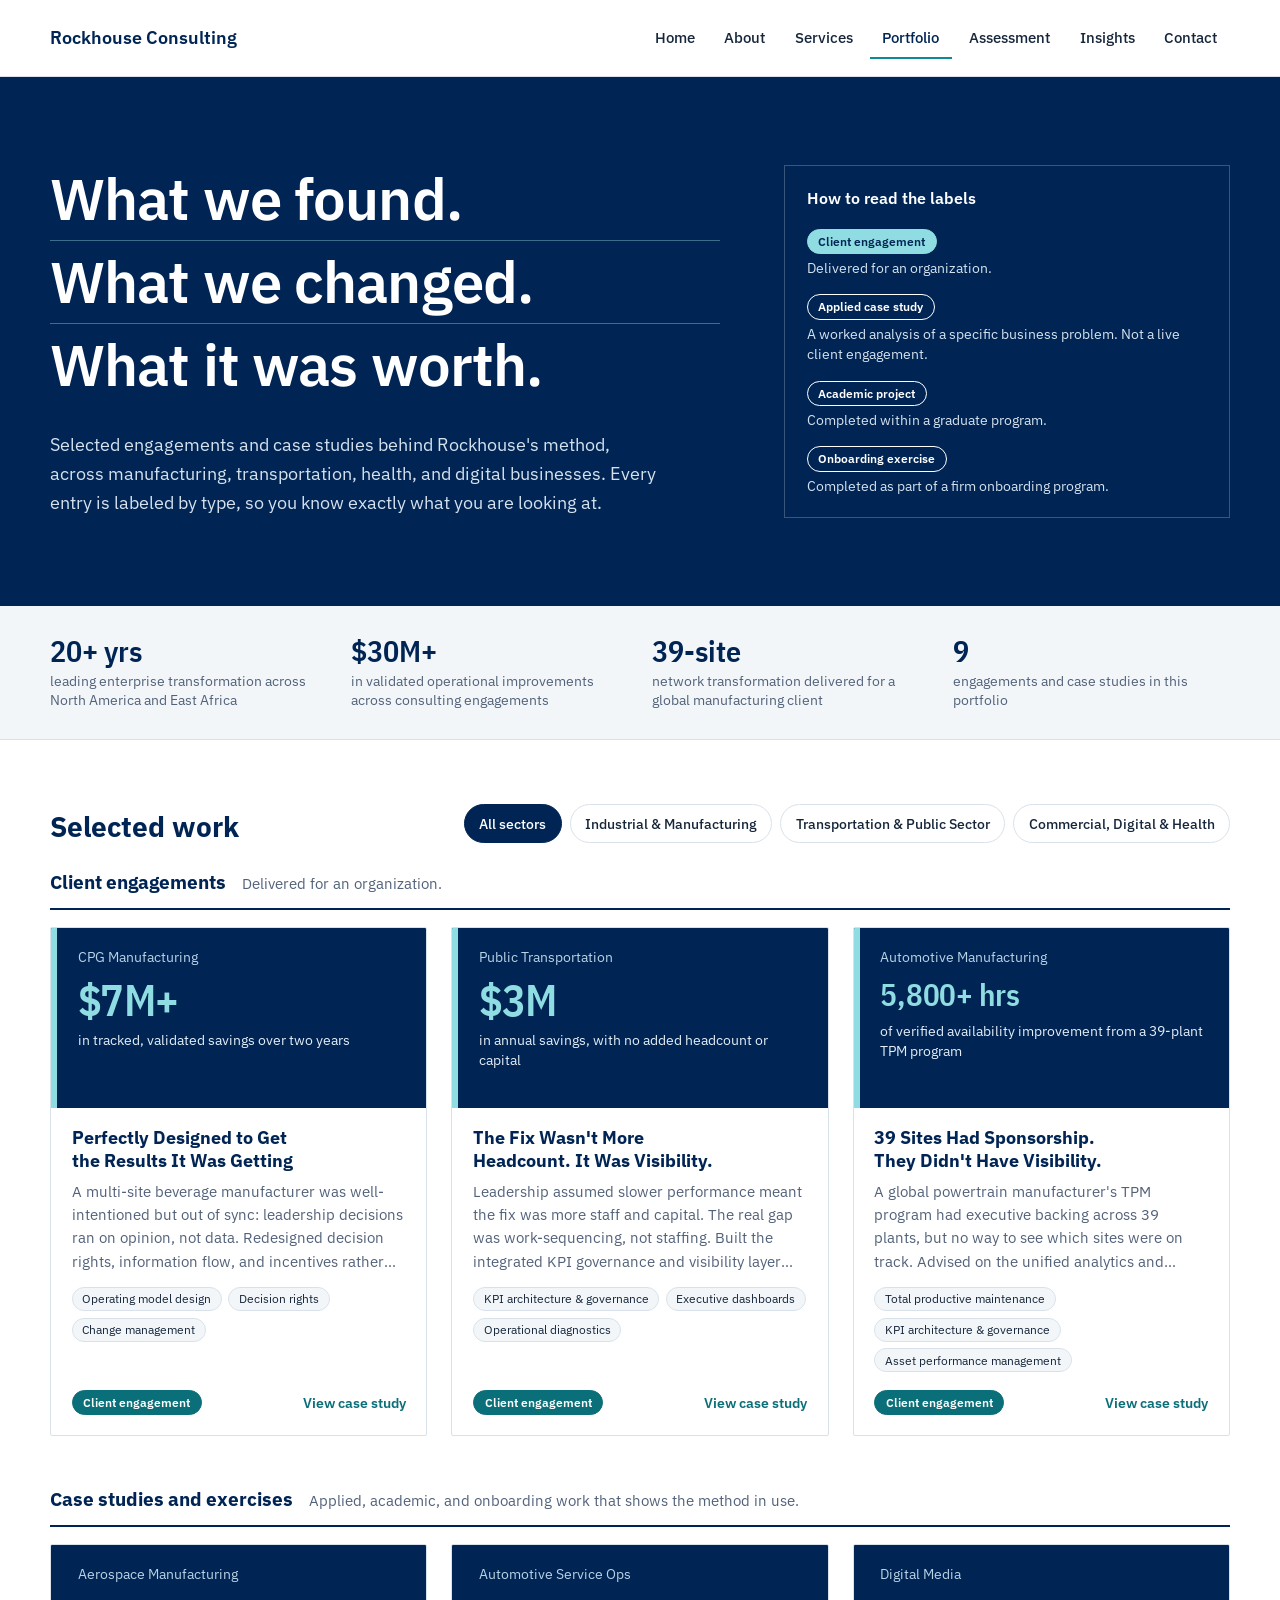
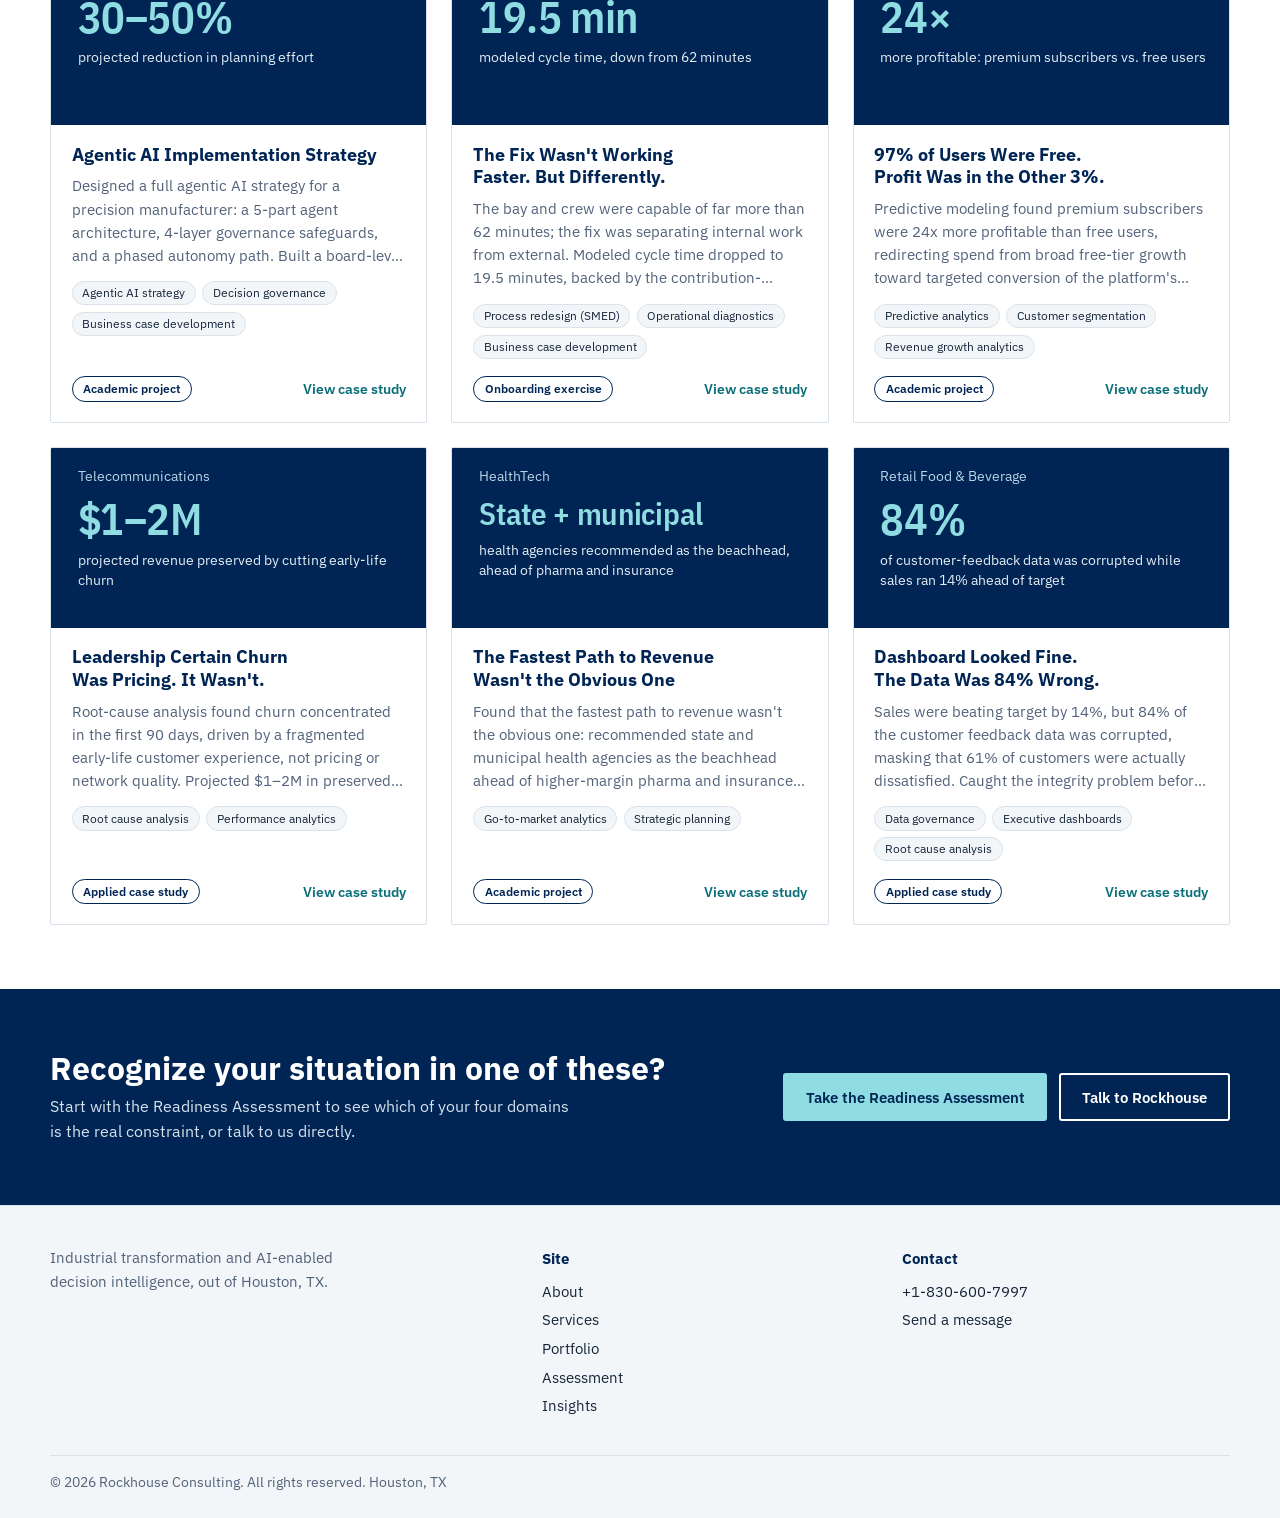
==== index.html @ 71f6cbf6 "New rockhouse portfolio repo" ====
<!doctype html>
<html lang="en">
<head>
  <meta charset="utf-8">
  <meta name="viewport" content="width=device-width, initial-scale=1">
  <title>Portfolio | Rockhouse Consulting</title>
  <meta name="description" content="Selected engagements and case studies behind Rockhouse Consulting's approach to industrial transformation and AI-enabled decision intelligence.">
  <meta property="og:type" content="website">
  <meta property="og:site_name" content="Rockhouse Consulting">
  <meta property="og:title" content="Portfolio | Rockhouse Consulting">
  <meta property="og:description" content="What we found, what we changed, and what it was worth: selected work across manufacturing, transportation, health, and digital businesses.">
  <link rel="icon" href="assets/favicon.svg" type="image/svg+xml">
  <link rel="preconnect" href="https://fonts.googleapis.com">
  <link rel="preconnect" href="https://fonts.gstatic.com" crossorigin>
  <link href="https://fonts.googleapis.com/css2?family=IBM+Plex+Sans:wght@400;500;600&family=IBM+Plex+Sans+Condensed:wght@500;600&display=swap" rel="stylesheet">
  <link rel="stylesheet" href="css/styles.css">
</head>
<body data-page="index">
  <a class="skip" href="#main">Skip to content</a>

  <header class="site-header">
    <div class="wrap">
      <a class="brand" href="https://rockhouse-consulting.com/index.html" aria-label="Rockhouse Consulting home">
        <img src="https://rockhouse-consulting.com/assets/logo.png" alt="Rockhouse Consulting"
             onerror="this.replaceWith(Object.assign(document.createElement('span'),{className:'wordmark',textContent:'Rockhouse Consulting'}))">
      </a>
      <button class="nav-toggle" type="button" aria-expanded="false" aria-controls="site-nav">Menu</button>
      <nav class="nav" id="site-nav" aria-label="Main">
        <a href="https://rockhouse-consulting.com/index.html">Home</a>
        <a href="https://rockhouse-consulting.com/about.html">About</a>
        <a href="https://rockhouse-consulting.com/services.html">Services</a>
        <a href="index.html" aria-current="page">Portfolio</a>
        <a href="https://rockhouse-consulting.com/assessment.html">Assessment</a>
        <a href="https://rockhouse-consulting.com/insights.html">Insights</a>
        <a href="https://rockhouse-consulting.com/contact.html">Contact</a>
      </nav>
    </div>
  </header>

  <main id="main">
    <section class="hero on-dark">
      <div class="wrap hero-grid">
        <div>
          <h1><span>What we found.</span><span>What we changed.</span><span>What it was worth.</span></h1>
          <p class="lead">Selected engagements and case studies behind Rockhouse's method, across manufacturing, transportation, health, and digital businesses. Every entry is labeled by type, so you know exactly what you are looking at.</p>
        </div>
        <aside class="key" aria-labelledby="key-title">
          <h2 id="key-title">How to read the labels</h2>
          <dl id="type-key"></dl>
        </aside>
      </div>
    </section>

    <section class="proof" aria-label="Rockhouse at a glance">
      <div class="wrap proof-grid">
        <div><strong>20+ yrs</strong><span>leading enterprise transformation across North America and East Africa</span></div>
        <div><strong>$30M+</strong><span>in validated operational improvements across consulting engagements</span></div>
        <div><strong>39-site</strong><span>network transformation delivered for a global manufacturing client</span></div>
        <div><strong id="count">9</strong><span>engagements and case studies in this portfolio</span></div>
      </div>
    </section>

    <section class="work wrap" id="work" aria-labelledby="work-title">
      <div class="toolbar">
        <h2 id="work-title">Selected work</h2>
        <div class="chips" id="sector-chips" role="group" aria-label="Filter by sector"></div>
      </div>
      <p class="filter-note" id="filter-note" hidden></p>
      <div id="groups"></div>
      <p class="empty" id="empty" hidden>No work matches this filter. <button class="link-btn" type="button" data-clear>Clear all filters</button></p>
      <noscript><p class="empty">This portfolio needs JavaScript to list its work. To see case studies, <a href="https://rockhouse-consulting.com/contact.html">contact Rockhouse</a>.</p></noscript>
    </section>

    <section class="cta-band on-dark" aria-labelledby="cta-title">
      <div class="wrap">
        <div>
          <h2 id="cta-title">Recognize your situation in one of these?</h2>
          <p>Start with the Readiness Assessment to see which of your four domains is the real constraint, or talk to us directly.</p>
        </div>
        <div class="cta-actions">
          <a class="btn btn--primary" href="https://rockhouse-consulting.com/assessment.html">Take the Readiness Assessment</a>
          <a class="btn btn--ghost" href="https://rockhouse-consulting.com/contact.html">Talk to Rockhouse</a>
        </div>
      </div>
    </section>
  </main>

  <footer class="site-footer">
    <div class="wrap">
      <div class="footer-grid">
        <div>
          <img src="https://rockhouse-consulting.com/assets/logo.png" alt="Rockhouse Consulting" onerror="this.remove()">
          <p>Industrial transformation and AI-enabled decision intelligence, out of Houston, TX.</p>
        </div>
        <div>
          <h2>Site</h2>
          <ul>
            <li><a href="https://rockhouse-consulting.com/about.html">About</a></li>
            <li><a href="https://rockhouse-consulting.com/services.html">Services</a></li>
            <li><a href="index.html">Portfolio</a></li>
            <li><a href="https://rockhouse-consulting.com/assessment.html">Assessment</a></li>
            <li><a href="https://rockhouse-consulting.com/insights.html">Insights</a></li>
          </ul>
        </div>
        <div>
          <h2>Contact</h2>
          <ul>
            <li><a href="tel:+1-830-600-7997">+1-830-600-7997</a></li>
            <li><a href="https://rockhouse-consulting.com/contact.html">Send a message</a></li>
          </ul>
        </div>
      </div>
      <p class="legal">&copy; 2026 Rockhouse Consulting. All rights reserved. Houston, TX</p>
    </div>
  </footer>

  <script src="data/projects.js"></script>
  <script src="js/portfolio.js"></script>
</body>
</html>
---- css/styles.css ----
/* ==========================================================================
   Rockhouse Consulting portfolio
   --------------------------------------------------------------------------
   The block below holds every brand decision. Colors come from the Rockhouse
   logo (navy #002554, teal #0E8A94). If rockhouse-consulting.com uses a
   different font or width, change it HERE and the whole portfolio follows.
   ========================================================================== */
:root {
  --navy: #002554;
  --teal: #0E8A94;
  --teal-text: #0A6F78;      /* teal darkened for text on white (WCAG AA) */
  --teal-light: #8FDCE2;     /* teal for numerals and accents on navy */
  --teal-tint: #E6F3F4;
  --ink: #16263B;
  --muted: #52627A;
  --line: #D9E2EA;
  --mist: #F2F6F9;
  --paper: #FFFFFF;
  --on-navy: #D5E2EE;
  --on-navy-soft: #B9D3E6;

  --font-body: "IBM Plex Sans", -apple-system, BlinkMacSystemFont, "Segoe UI", Roboto, Helvetica, Arial, sans-serif;
  --font-metric: "IBM Plex Sans Condensed", "IBM Plex Sans", "Arial Narrow", Arial, sans-serif;
  --wrap: 1180px;
}

/* ---------- Base ---------- */
*, *::before, *::after { box-sizing: border-box; }
html { -webkit-text-size-adjust: 100%; }
body {
  margin: 0;
  font-family: var(--font-body);
  font-size: 1rem;
  line-height: 1.6;
  color: var(--ink);
  background: var(--paper);
}
img { max-width: 100%; height: auto; }
a { color: var(--teal-text); }
h1, h2, h3 { text-wrap: balance; }
.wrap { width: min(var(--wrap), 100% - 2.5rem); margin-inline: auto; }

.skip {
  position: absolute; left: -999px; top: 0; z-index: 100;
  background: var(--navy); color: #fff; padding: .6rem 1rem;
}
.skip:focus { left: 0; }

:focus-visible { outline: 3px solid var(--teal); outline-offset: 2px; }
.on-dark :focus-visible { outline-color: var(--teal-light); }

/* ---------- Header (mirrors the main site) ---------- */
.site-header { position: relative; background: #fff; border-bottom: 1px solid var(--line); }
.site-header .wrap {
  display: flex; align-items: center; justify-content: space-between;
  gap: 1.5rem; min-height: 76px;
}
.brand { display: inline-flex; align-items: center; text-decoration: none; }
.brand img { display: block; height: 42px; width: auto; }
.wordmark { font-weight: 600; font-size: 1.15rem; color: var(--navy); }

.nav { display: flex; align-items: center; gap: .25rem; }
.nav a {
  display: block; padding: .5rem .8rem; color: var(--ink); text-decoration: none;
  font-weight: 500; font-size: .95rem; border-bottom: 2px solid transparent;
}
.nav a:hover { color: var(--teal-text); }
.nav a[aria-current="page"] { color: var(--navy); border-bottom-color: var(--teal); }

.nav-toggle {
  display: none; align-items: center; gap: .5rem;
  font: inherit; font-weight: 500; font-size: .95rem;
  padding: .5rem .8rem; background: #fff; color: var(--navy);
  border: 1px solid var(--line); border-radius: 3px; cursor: pointer;
}

/* ---------- Buttons and pills ---------- */
.btn {
  display: inline-block; padding: .8rem 1.3rem; border-radius: 3px;
  font-weight: 600; font-size: .95rem; line-height: 1.2; text-decoration: none;
  border: 2px solid transparent;
}
.btn--primary { background: var(--teal-text); color: #fff; }
.btn--primary:hover { background: #085A62; }
.btn--ghost { border-color: currentColor; color: var(--navy); }
.btn--ghost:hover { background: var(--mist); }
.on-dark .btn--primary { background: var(--teal-light); color: var(--navy); }
.on-dark .btn--primary:hover { background: #fff; }
.on-dark .btn--ghost { color: #fff; }
.on-dark .btn--ghost:hover { background: rgba(255, 255, 255, .1); }

.pill {
  display: inline-block; padding: .18rem .65rem; border-radius: 999px;
  font-size: .78rem; font-weight: 600; line-height: 1.4; white-space: nowrap; border: 1px solid;
}
.pill--client { background: var(--teal-text); border-color: var(--teal-text); color: #fff; }
.pill--other  { background: #fff; border-color: var(--navy); color: var(--navy); }
.on-dark .pill--client { background: var(--teal-light); border-color: var(--teal-light); color: var(--navy); }
.on-dark .pill--other  { background: transparent; border-color: #fff; color: #fff; }

/* ---------- Hero ---------- */
.hero { background: var(--navy); color: #fff; padding: clamp(3rem, 7vw, 5.5rem) 0; }
.hero-grid {
  display: grid; grid-template-columns: minmax(0, 1.5fr) minmax(0, 1fr);
  gap: clamp(2rem, 5vw, 4.5rem); align-items: end;
}
.hero h1 {
  margin: 0 0 1.6rem; font-size: clamp(2.1rem, 4.6vw, 3.6rem);
  line-height: 1.1; font-weight: 600; letter-spacing: -.015em;
}
.hero h1 span {
  display: block; padding: .16em 0;
  border-top: 1px solid rgba(143, 220, 226, .4);
}
.hero h1 span:first-child { border-top: 0; padding-top: 0; }
.lead { margin: 0; max-width: 56ch; font-size: 1.125rem; color: var(--on-navy); }

.key { border: 1px solid rgba(255, 255, 255, .22); padding: 1.25rem 1.4rem; }
.key h2 { margin: 0 0 1rem; font-size: 1rem; font-weight: 600; }
.key dl { margin: 0; display: grid; gap: .9rem; }
.key dt { margin: 0 0 .25rem; }
.key dd { margin: 0; font-size: .9rem; line-height: 1.45; color: var(--on-navy); }

/* ---------- Proof strip (same claims as the main site home page) ---------- */
.proof { background: var(--mist); border-bottom: 1px solid var(--line); }
.proof-grid { display: grid; grid-template-columns: repeat(4, 1fr); gap: 1.5rem; padding: 1.75rem 0; }
.proof strong {
  display: block; font-family: var(--font-metric); font-weight: 600;
  font-size: 1.9rem; line-height: 1.1; color: var(--navy);
}
.proof span { display: block; margin-top: .3rem; font-size: .875rem; line-height: 1.4; color: var(--muted); }

/* ---------- Work section ---------- */
.work { padding: clamp(2.5rem, 5vw, 4rem) 0; }
.toolbar {
  display: flex; flex-wrap: wrap; align-items: end; justify-content: space-between;
  gap: 1rem 2rem; margin-bottom: 1.5rem;
}
.toolbar h2 { margin: 0; font-size: 1.75rem; line-height: 1.2; color: var(--navy); }
.chips { display: flex; flex-wrap: wrap; gap: .5rem; }
.chip {
  font: inherit; font-size: .9rem; font-weight: 500; padding: .45rem .9rem;
  border-radius: 999px; border: 1px solid var(--line); background: #fff;
  color: var(--ink); cursor: pointer;
}
.chip:hover { border-color: var(--teal); }
.chip[aria-pressed="true"] { background: var(--navy); border-color: var(--navy); color: #fff; }

.filter-note {
  display: flex; flex-wrap: wrap; align-items: center; gap: .5rem 1rem;
  margin: 0 0 1.5rem; padding: .7rem 1rem; font-size: .95rem;
  background: var(--teal-tint); border-left: 3px solid var(--teal);
}
.filter-note[hidden] { display: none; }
.link-btn {
  font: inherit; color: var(--teal-text); background: none; border: 0; padding: 0;
  text-decoration: underline; cursor: pointer;
}

.group + .group { margin-top: 3rem; }
.group-head {
  display: flex; flex-wrap: wrap; align-items: baseline; gap: .25rem 1rem;
  margin-bottom: 1.1rem; padding-bottom: .6rem; border-bottom: 2px solid var(--navy);
}
.group-head h3 { margin: 0; font-size: 1.2rem; color: var(--navy); }
.group-head p { margin: 0; font-size: .95rem; color: var(--muted); }

.grid { display: grid; grid-template-columns: repeat(auto-fill, minmax(min(100%, 320px), 1fr)); gap: 1.5rem; }
.empty { padding: 2rem 0; color: var(--muted); }

/* ---------- Case tiles ---------- */
.tile {
  display: flex; flex-direction: column; background: #fff;
  border: 1px solid var(--line); border-radius: 2px; overflow: hidden;
  color: inherit; text-decoration: none;
}
.tile:hover { border-color: var(--teal); }
.tile-top {
  background: var(--navy); color: #fff; min-height: 11.25rem;
  padding: 1.15rem 1.3rem 1.3rem; border-left: 6px solid transparent;
}
.tile--client .tile-top { border-left-color: var(--teal-light); }
.tile-ind { margin: 0 0 .6rem; font-size: .85rem; color: var(--on-navy-soft); }
.metric {
  margin: 0; font-family: var(--font-metric); font-weight: 600;
  font-size: clamp(2.4rem, 3.4vw, 3.1rem); line-height: 1;
  letter-spacing: -.01em; color: var(--teal-light);
}
.metric--long { font-size: clamp(1.7rem, 2.4vw, 2.1rem); line-height: 1.1; }
.metric-label { margin: .55rem 0 0; font-size: .9rem; line-height: 1.4; color: #E3EDF6; }

.tile-body { flex: 1; padding: 1.15rem 1.3rem 0; }
.tile-body h3 { margin: 0 0 .5rem; font-size: 1.1rem; line-height: 1.3; color: var(--navy); }
.sum {
  margin: 0; font-size: .93rem; line-height: 1.55; color: var(--muted);
  display: -webkit-box; -webkit-line-clamp: 4; -webkit-box-orient: vertical; overflow: hidden;
}
.caps { list-style: none; margin: .9rem 0 0; padding: 0; display: flex; flex-wrap: wrap; gap: .4rem; }
.caps li {
  font-size: .78rem; line-height: 1.4; padding: .15rem .6rem;
  background: var(--mist); border: 1px solid var(--line); border-radius: 999px; color: var(--ink);
}
.caps a { color: inherit; text-decoration: none; }
.caps li:hover { border-color: var(--teal); }
.tile-foot {
  display: flex; justify-content: space-between; align-items: center;
  gap: .75rem; padding: 1.1rem 1.3rem 1.25rem;
}
.tile-cta { font-size: .9rem; font-weight: 600; color: var(--teal-text); }
.tile:hover .tile-cta { text-decoration: underline; }

/* ---------- Closing call to action ---------- */
.cta-band { background: var(--navy); color: #fff; padding: clamp(2.5rem, 5vw, 3.75rem) 0; }
.cta-band .wrap { display: flex; flex-wrap: wrap; align-items: center; justify-content: space-between; gap: 1.5rem 3rem; }
.cta-band h2 { margin: 0 0 .4rem; font-size: clamp(1.5rem, 3vw, 2rem); line-height: 1.2; }
.cta-band p { margin: 0; max-width: 52ch; color: var(--on-navy); }
.cta-actions { display: flex; flex-wrap: wrap; gap: .75rem; }

/* ---------- Case study page ---------- */
.case-head { background: var(--navy); color: #fff; padding: clamp(2rem, 5vw, 3.25rem) 0 clamp(2.25rem, 5vw, 3.75rem); }
.crumbs { margin: 0 0 1.75rem; font-size: .9rem; color: var(--on-navy-soft); }
.crumbs a { color: #fff; }
.case-head-grid {
  display: grid; grid-template-columns: minmax(0, 1.5fr) minmax(0, 1fr);
  gap: 2rem 4rem; align-items: end;
}
.case-head h1 {
  margin: .9rem 0 0; max-width: 22ch; font-size: clamp(1.9rem, 4vw, 3rem);
  line-height: 1.12; font-weight: 600; letter-spacing: -.01em;
}
.case-industry { margin: 0 0 .1rem; color: var(--on-navy-soft); font-size: .95rem; }
.case-metric { border-left: 6px solid var(--teal-light); padding-left: 1.4rem; }
.case-metric .metric { font-size: clamp(3rem, 7vw, 5rem); }
.case-metric .metric--long { font-size: clamp(2rem, 4.2vw, 3rem); }
.case-metric .metric-label { font-size: 1.05rem; }

.case-body {
  display: grid; grid-template-columns: minmax(0, 1.6fr) minmax(0, 1fr);
  gap: 3rem; padding: clamp(2rem, 5vw, 3.5rem) 0;
}
.prose h2 { margin: 0 0 .6rem; font-size: 1.25rem; color: var(--navy); }
.prose h2:not(:first-child) { margin-top: 2rem; }
.prose p { margin: 0; max-width: 68ch; font-size: 1.05rem; }
.points { margin: 0; padding-left: 1.2rem; max-width: 68ch; font-size: 1.05rem; }
.points li { margin: .45rem 0; }
.case-actions { display: flex; flex-wrap: wrap; gap: .75rem; margin-top: 2rem; }
.facts { align-self: start; padding: 1.25rem 1.4rem; background: var(--mist); border: 1px solid var(--line); }
.facts dl { margin: 0; display: grid; gap: 1rem; }
.facts dt { margin: 0 0 .15rem; font-size: .85rem; color: var(--muted); }
.facts dd { margin: 0; font-weight: 500; }
.facts .caps { margin-top: .25rem; }
.facts .caps li { background: #fff; }

.related { padding: clamp(2rem, 5vw, 3.5rem) 0; background: var(--mist); border-top: 1px solid var(--line); }
.related h2 { margin: 0 0 1.25rem; font-size: 1.5rem; color: var(--navy); }
.not-found { padding: 4rem 0; }
.not-found h1 { margin: 0 0 .75rem; color: var(--navy); }

/* ---------- Footer (mirrors the main site) ---------- */
.site-footer { background: var(--mist); border-top: 1px solid var(--line); padding: 2.5rem 0 1.5rem; font-size: .93rem; }
.footer-grid { display: grid; grid-template-columns: 1.4fr 1fr 1fr; gap: 2rem; }
.footer-grid img { height: 38px; width: auto; display: block; margin-bottom: .75rem; }
.footer-grid p { margin: 0; max-width: 34ch; color: var(--muted); }
.footer-grid h2 { margin: 0 0 .6rem; font-size: .95rem; color: var(--navy); }
.footer-grid ul { margin: 0; padding: 0; list-style: none; }
.footer-grid li { margin: .3rem 0; }
.footer-grid a { color: var(--ink); text-decoration: none; }
.footer-grid a:hover { color: var(--teal-text); text-decoration: underline; }
.legal { margin: 2rem 0 0; padding-top: 1rem; border-top: 1px solid var(--line); font-size: .85rem; color: var(--muted); }

/* ---------- Responsive ---------- */
@media (max-width: 900px) {
  .hero-grid, .case-head-grid, .case-body { grid-template-columns: 1fr; }
  .proof-grid { grid-template-columns: repeat(2, 1fr); }
  .footer-grid { grid-template-columns: 1fr 1fr; }
  .footer-grid > :first-child { grid-column: 1 / -1; }
}
@media (max-width: 860px) {
  .nav-toggle { display: inline-flex; }
  .nav {
    display: none; position: absolute; left: 0; right: 0; top: 100%; z-index: 20;
    flex-direction: column; align-items: stretch; gap: 0;
    padding: .5rem 1.25rem 1rem; background: #fff; border-bottom: 1px solid var(--line);
  }
  .nav.open { display: flex; }
  .nav a { padding: .7rem 0; border-bottom: 1px solid var(--line); }
  .nav a[aria-current="page"] { border-bottom-color: var(--teal); }
}
@media (max-width: 560px) {
  .proof-grid { grid-template-columns: 1fr 1fr; gap: 1.25rem 1rem; }
  .footer-grid { grid-template-columns: 1fr; }
}
@media (prefers-reduced-motion: reduce) {
  * { transition: none !important; scroll-behavior: auto !important; }
}
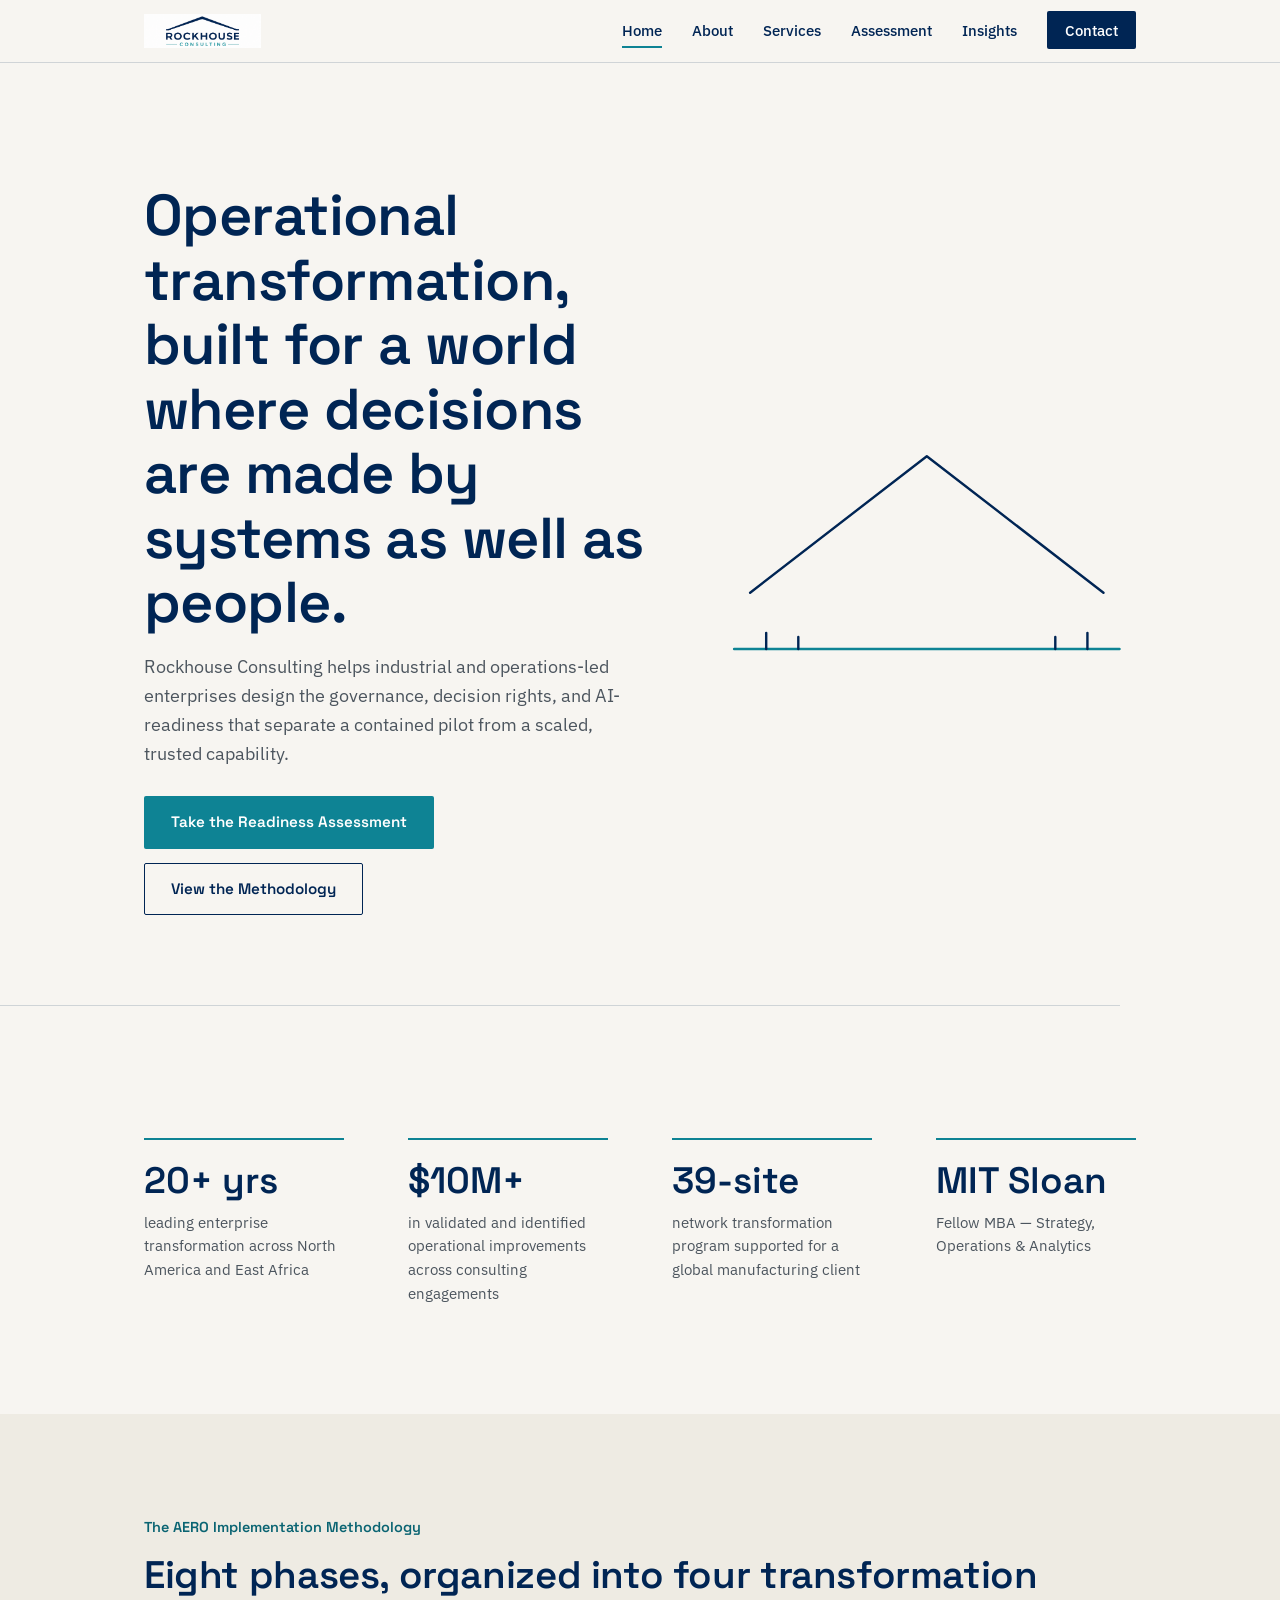
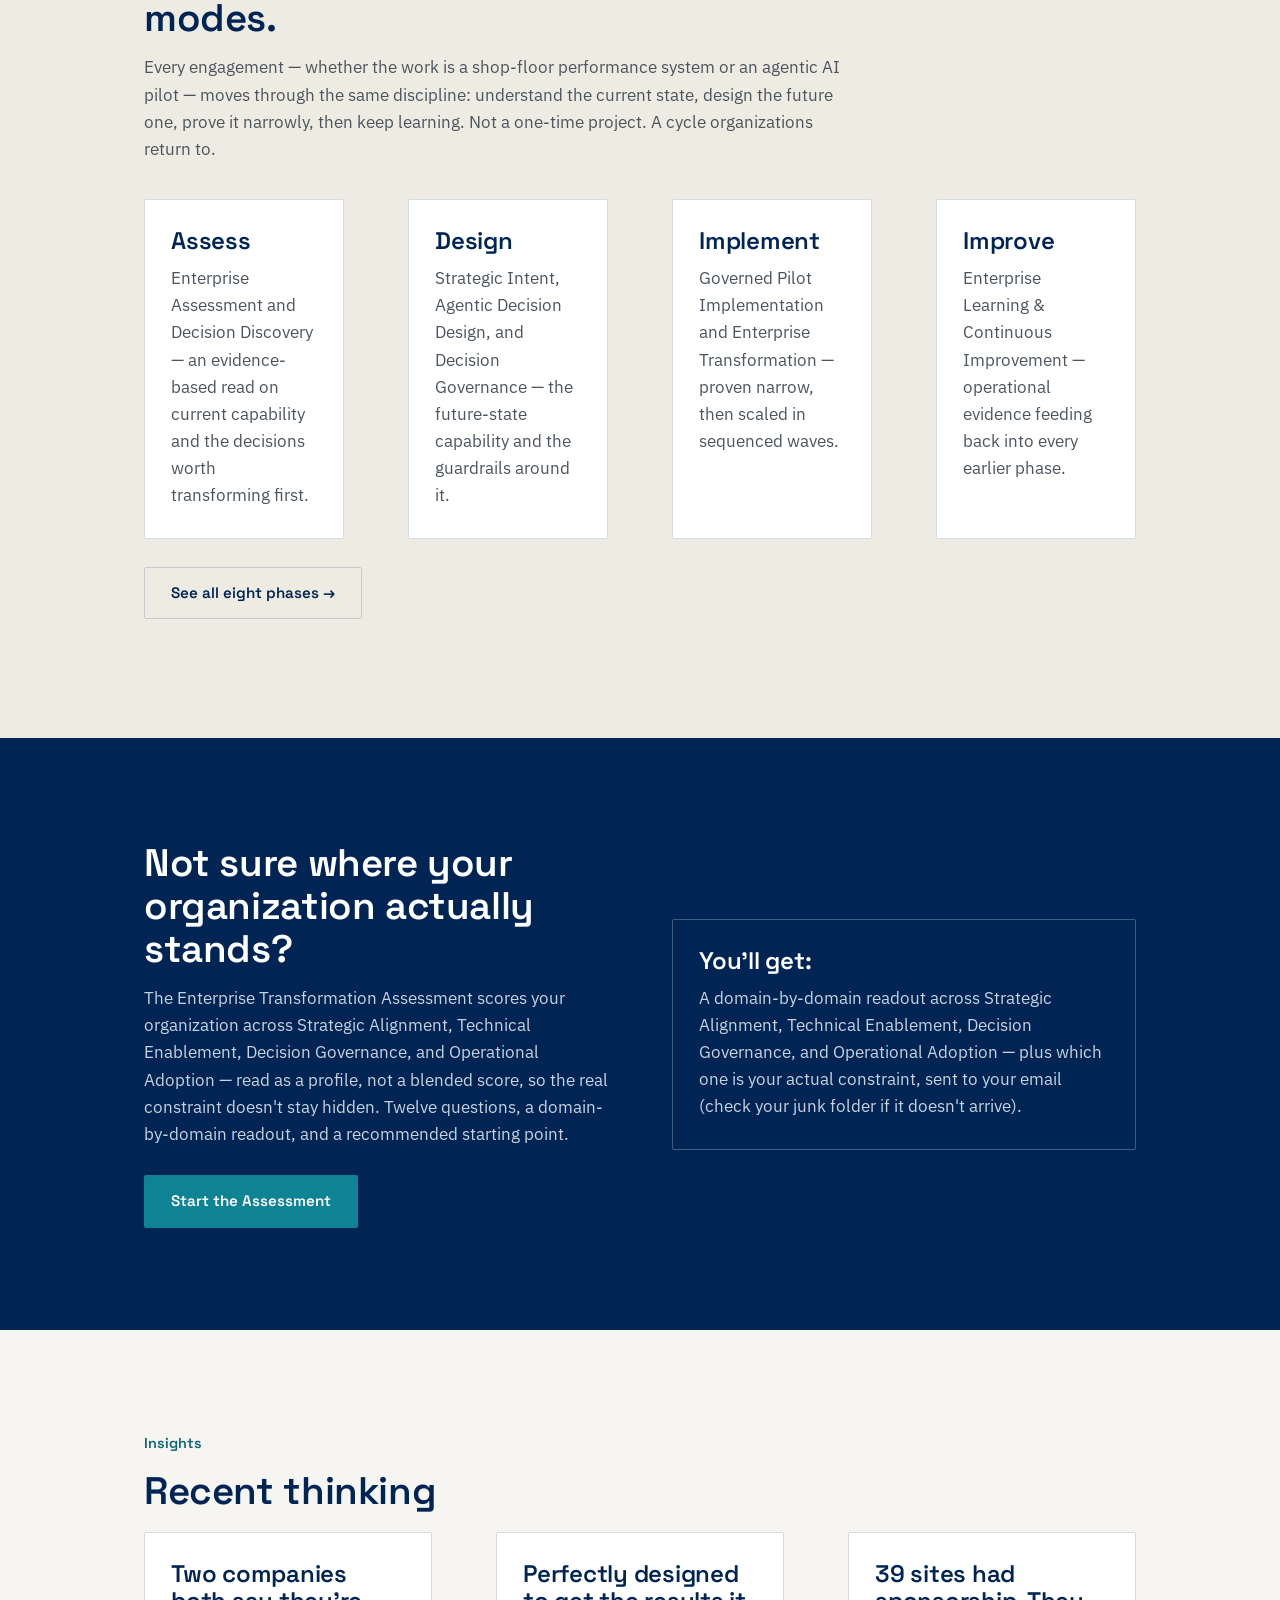
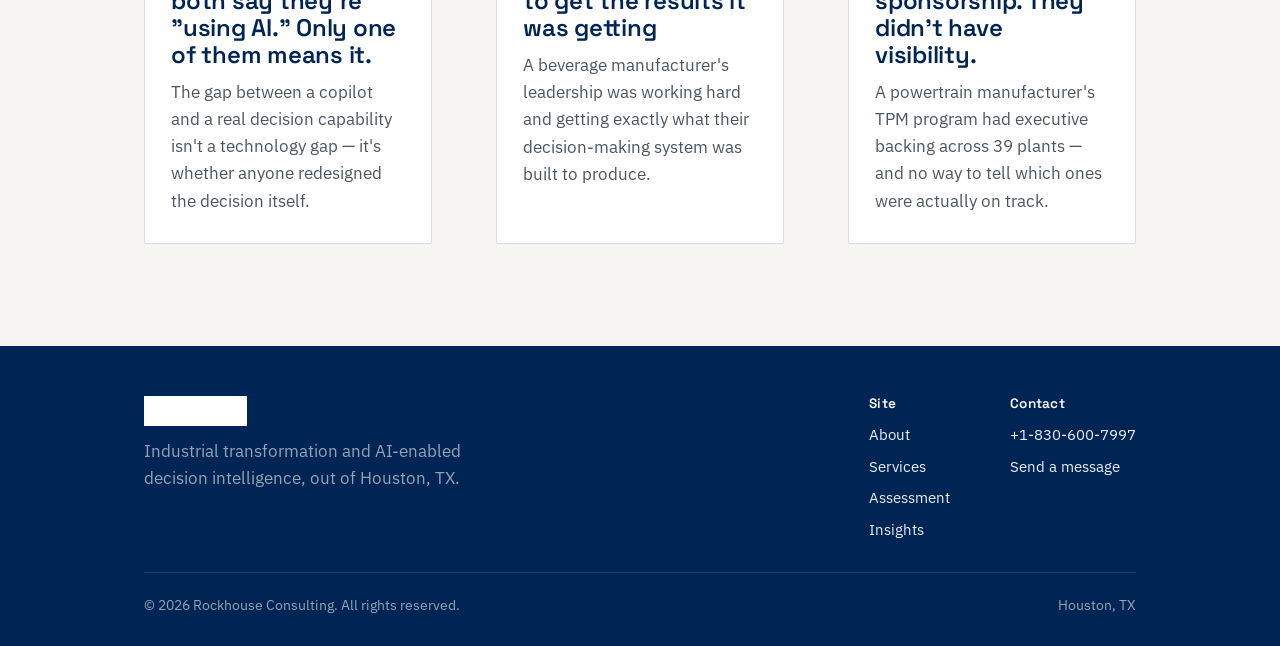
==== commit 76ef0044: "Adding Google Insights" ====
--- a/index.html
+++ b/index.html
@@ -1,120 +1,167 @@
-<!doctype html>
+<!DOCTYPE html>
 <html lang="en">
 <head>
-  <meta charset="utf-8">
-  <meta name="viewport" content="width=device-width, initial-scale=1">
-  <title>Portfolio | Rockhouse Consulting</title>
-  <meta name="description" content="Selected engagements and case studies behind Rockhouse Consulting's approach to industrial transformation and AI-enabled decision intelligence.">
-  <meta property="og:type" content="website">
-  <meta property="og:site_name" content="Rockhouse Consulting">
-  <meta property="og:title" content="Portfolio | Rockhouse Consulting">
-  <meta property="og:description" content="What we found, what we changed, and what it was worth: selected work across manufacturing, transportation, health, and digital businesses.">
-  <link rel="icon" href="assets/favicon.svg" type="image/svg+xml">
-  <link rel="preconnect" href="https://fonts.googleapis.com">
-  <link rel="preconnect" href="https://fonts.gstatic.com" crossorigin>
-  <link href="https://fonts.googleapis.com/css2?family=IBM+Plex+Sans:wght@400;500;600&family=IBM+Plex+Sans+Condensed:wght@500;600&display=swap" rel="stylesheet">
-  <link rel="stylesheet" href="css/styles.css">
+<meta charset="UTF-8">
+<meta name="viewport" content="width=device-width, initial-scale=1.0">
+<title>Rockhouse Consulting — Industrial Transformation &amp; Agentic AI Governance</title>
+<meta name="description" content="Rockhouse Consulting helps industrial and operations-led enterprises design, govern, and scale AI-enabled decision systems — grounded in two decades of operational transformation work.">
+<link rel="preconnect" href="https://fonts.googleapis.com">
+<link rel="preconnect" href="https://fonts.gstatic.com" crossorigin>
+<link href="https://fonts.googleapis.com/css2?family=Space+Grotesk:wght@500;600;700&family=IBM+Plex+Sans:wght@400;500;600&display=swap" rel="stylesheet">
+<link rel="stylesheet" href="css/style.css">
+<!-- Google Analytics 4 -->
+<script async src="https://www.googletagmanager.com/gtag/js?id=G-BGRFW86SY9"></script>
+<script>
+  window.dataLayer = window.dataLayer || [];
+  function gtag(){dataLayer.push(arguments);}
+  gtag('js', new Date());
+  gtag('config', 'G-BGRFW86SY9');
+</script>
 </head>
-<body data-page="index">
-  <a class="skip" href="#main">Skip to content</a>
+<body>
 
-  <header class="site-header">
-    <div class="wrap">
-      <a class="brand" href="https://rockhouse-consulting.com/index.html" aria-label="Rockhouse Consulting home">
-        <img src="https://rockhouse-consulting.com/assets/logo.png" alt="Rockhouse Consulting"
-             onerror="this.replaceWith(Object.assign(document.createElement('span'),{className:'wordmark',textContent:'Rockhouse Consulting'}))">
-      </a>
-      <button class="nav-toggle" type="button" aria-expanded="false" aria-controls="site-nav">Menu</button>
-      <nav class="nav" id="site-nav" aria-label="Main">
-        <a href="https://rockhouse-consulting.com/index.html">Home</a>
-        <a href="https://rockhouse-consulting.com/about.html">About</a>
-        <a href="https://rockhouse-consulting.com/services.html">Services</a>
-        <a href="index.html" aria-current="page">Portfolio</a>
-        <a href="https://rockhouse-consulting.com/assessment.html">Assessment</a>
-        <a href="https://rockhouse-consulting.com/insights.html">Insights</a>
-        <a href="https://rockhouse-consulting.com/contact.html">Contact</a>
-      </nav>
-    </div>
-  </header>
+<header class="site-header">
+  <div class="wrap">
+    <a class="brand" href="index.html"><img src="assets/logo.png" alt="Rockhouse Consulting"></a>
+    <button class="nav-toggle" aria-label="Toggle navigation" aria-expanded="false"><span></span></button>
+    <ul class="nav-links">
+      <li><a href="index.html">Home</a></li>
+      <li><a href="about.html">About</a></li>
+      <li><a href="services.html">Services</a></li>
+      <li><a href="assessment.html">Assessment</a></li>
+      <li><a href="insights.html">Insights</a></li>
+      <li><a href="contact.html" class="nav-cta">Contact</a></li>
+    </ul>
+  </div>
+</header>
 
-  <main id="main">
-    <section class="hero on-dark">
-      <div class="wrap hero-grid">
-        <div>
-          <h1><span>What we found.</span><span>What we changed.</span><span>What it was worth.</span></h1>
-          <p class="lead">Selected engagements and case studies behind Rockhouse's method, across manufacturing, transportation, health, and digital businesses. Every entry is labeled by type, so you know exactly what you are looking at.</p>
-        </div>
-        <aside class="key" aria-labelledby="key-title">
-          <h2 id="key-title">How to read the labels</h2>
-          <dl id="type-key"></dl>
-        </aside>
-      </div>
-    </section>
+<main>
 
-    <section class="proof" aria-label="Rockhouse at a glance">
-      <div class="wrap proof-grid">
-        <div><strong>20+ yrs</strong><span>leading enterprise transformation across North America and East Africa</span></div>
-        <div><strong>$30M+</strong><span>in validated operational improvements across consulting engagements</span></div>
-        <div><strong>39-site</strong><span>network transformation delivered for a global manufacturing client</span></div>
-        <div><strong id="count">9</strong><span>engagements and case studies in this portfolio</span></div>
-      </div>
-    </section>
-
-    <section class="work wrap" id="work" aria-labelledby="work-title">
-      <div class="toolbar">
-        <h2 id="work-title">Selected work</h2>
-        <div class="chips" id="sector-chips" role="group" aria-label="Filter by sector"></div>
-      </div>
-      <p class="filter-note" id="filter-note" hidden></p>
-      <div id="groups"></div>
-      <p class="empty" id="empty" hidden>No work matches this filter. <button class="link-btn" type="button" data-clear>Clear all filters</button></p>
-      <noscript><p class="empty">This portfolio needs JavaScript to list its work. To see case studies, <a href="https://rockhouse-consulting.com/contact.html">contact Rockhouse</a>.</p></noscript>
-    </section>
-
-    <section class="cta-band on-dark" aria-labelledby="cta-title">
-      <div class="wrap">
-        <div>
-          <h2 id="cta-title">Recognize your situation in one of these?</h2>
-          <p>Start with the Readiness Assessment to see which of your four domains is the real constraint, or talk to us directly.</p>
-        </div>
-        <div class="cta-actions">
-          <a class="btn btn--primary" href="https://rockhouse-consulting.com/assessment.html">Take the Readiness Assessment</a>
-          <a class="btn btn--ghost" href="https://rockhouse-consulting.com/contact.html">Talk to Rockhouse</a>
+  <!-- HERO -->
+  <section class="hero">
+    <div class="wrap hero-grid">
+      <div>
+        <h1>Operational transformation, built for a world where decisions are made by systems as well as people.</h1>
+        <p class="lede">Rockhouse Consulting helps industrial and operations-led enterprises design the governance, decision rights, and AI-readiness that separate a contained pilot from a scaled, trusted capability.</p>
+        <div class="hero-actions">
+          <a href="assessment.html" class="btn btn-primary">Take the Readiness Assessment</a>
+          <a href="services.html" class="btn btn-outline">View the Methodology</a>
         </div>
       </div>
-    </section>
-  </main>
+      <div>
+        <svg class="roofline" viewBox="0 0 520 340" xmlns="http://www.w3.org/2000/svg" role="img" aria-label="Line drawing of a peaked roofline over a foundation line">
+          <path d="M40,230 L260,60 L480,230" />
+          <path class="accent" d="M20,300 L500,300" />
+          <path d="M60,300 L60,280 M100,300 L100,285 M460,300 L460,280 M420,300 L420,285" stroke-width="2" />
+        </svg>
+      </div>
+    </div>
+  </section>
 
-  <footer class="site-footer">
+  <hr class="rule wrap">
+
+  <!-- PROOF STRIP -->
+  <section>
     <div class="wrap">
-      <div class="footer-grid">
+      <div class="stat-strip">
+        <div class="stat"><div class="n">20+ yrs</div><div class="l">leading enterprise transformation across North America and East Africa</div></div>
+        <div class="stat"><div class="n">$10M+</div><div class="l">in validated and identified operational improvements across consulting engagements</div></div>
+        <div class="stat"><div class="n">39-site</div><div class="l">network transformation program supported for a global manufacturing client</div></div>
+        <div class="stat"><div class="n">MIT Sloan</div><div class="l">Fellow MBA — Strategy, Operations &amp; Analytics</div></div>
+      </div>
+    </div>
+  </section>
+
+  <!-- METHODOLOGY PREVIEW -->
+  <section class="section-alt">
+    <div class="wrap">
+      <div class="eyebrow-line"><span class="num">The AERO Implementation Methodology</span></div>
+      <h2>Eight phases, organized into four transformation modes.</h2>
+      <p class="max-prose">Every engagement — whether the work is a shop-floor performance system or an agentic AI pilot — moves through the same discipline: understand the current state, design the future one, prove it narrowly, then keep learning. Not a one-time project. A cycle organizations return to.</p>
+      <div class="grid grid-4" style="margin-top:36px;">
+        <div class="card"><h3>Assess</h3><p>Enterprise Assessment and Decision Discovery — an evidence-based read on current capability and the decisions worth transforming first.</p></div>
+        <div class="card"><h3>Design</h3><p>Strategic Intent, Agentic Decision Design, and Decision Governance — the future-state capability and the guardrails around it.</p></div>
+        <div class="card"><h3>Implement</h3><p>Governed Pilot Implementation and Enterprise Transformation — proven narrow, then scaled in sequenced waves.</p></div>
+        <div class="card"><h3>Improve</h3><p>Enterprise Learning &amp; Continuous Improvement — operational evidence feeding back into every earlier phase.</p></div>
+      </div>
+      <p style="margin-top:28px;"><a href="services.html" class="btn btn-ghost">See all eight phases →</a></p>
+    </div>
+  </section>
+
+  <!-- ASSESSMENT CTA -->
+  <section class="section-navy">
+    <div class="wrap">
+      <div class="grid grid-2" style="align-items:center;">
         <div>
-          <img src="https://rockhouse-consulting.com/assets/logo.png" alt="Rockhouse Consulting" onerror="this.remove()">
-          <p>Industrial transformation and AI-enabled decision intelligence, out of Houston, TX.</p>
+          <h2 class="mt-0">Not sure where your organization actually stands?</h2>
+          <p>The Enterprise Transformation Assessment scores your organization across Strategic Alignment, Technical Enablement, Decision Governance, and Operational Adoption — read as a profile, not a blended score, so the real constraint doesn't stay hidden. Twelve questions, a domain-by-domain readout, and a recommended starting point.</p>
+          <a href="assessment.html" class="btn btn-primary" style="margin-top:10px;">Start the Assessment</a>
         </div>
+        <div class="card" style="background:transparent;border-color:rgba(255,255,255,0.25);">
+          <h3 style="color:#fff;">You'll get:</h3>
+          <p style="color:#C7D2DE;">A domain-by-domain readout across Strategic Alignment, Technical Enablement, Decision Governance, and Operational Adoption — plus which one is your actual constraint, sent to your email (check your junk folder if it doesn't arrive).</p>
+        </div>
+      </div>
+    </div>
+  </section>
+
+  <!-- INSIGHTS PREVIEW -->
+  <section>
+    <div class="wrap">
+      <div class="eyebrow-line"><span class="num">Insights</span></div>
+      <h2>Recent thinking</h2>
+      <div class="grid grid-3" style="margin-top:20px;">
+        <a class="card card-link" href="insight-two-companies-ai.html">
+          <h3>Two companies both say they're "using AI." Only one of them means it.</h3>
+          <p>The gap between a copilot and a real decision capability isn't a technology gap — it's whether anyone redesigned the decision itself.</p>
+        </a>
+        <a class="card card-link" href="insight-decision-rights-cpg.html">
+          <h3>Perfectly designed to get the results it was getting</h3>
+          <p>A beverage manufacturer's leadership was working hard and getting exactly what their decision-making system was built to produce.</p>
+        </a>
+        <a class="card card-link" href="insight-tpm-visibility.html">
+          <h3>39 sites had sponsorship. They didn't have visibility.</h3>
+          <p>A powertrain manufacturer's TPM program had executive backing across 39 plants — and no way to tell which ones were actually on track.</p>
+        </a>
+      </div>
+    </div>
+  </section>
+
+</main>
+
+<footer class="site-footer">
+  <div class="wrap">
+    <div class="footer-grid">
+      <div>
+        <div class="footer-brand"><img src="assets/logo.png" alt="Rockhouse Consulting"></div>
+        <p style="color:#93A3B5;max-width:34ch;">Industrial transformation and AI-enabled decision intelligence, out of Houston, TX.</p>
+      </div>
+      <div class="footer-cols">
         <div>
-          <h2>Site</h2>
+          <h4>Site</h4>
           <ul>
-            <li><a href="https://rockhouse-consulting.com/about.html">About</a></li>
-            <li><a href="https://rockhouse-consulting.com/services.html">Services</a></li>
-            <li><a href="index.html">Portfolio</a></li>
-            <li><a href="https://rockhouse-consulting.com/assessment.html">Assessment</a></li>
-            <li><a href="https://rockhouse-consulting.com/insights.html">Insights</a></li>
+            <li><a href="about.html">About</a></li>
+            <li><a href="services.html">Services</a></li>
+            <li><a href="assessment.html">Assessment</a></li>
+            <li><a href="insights.html">Insights</a></li>
           </ul>
         </div>
         <div>
-          <h2>Contact</h2>
+          <h4>Contact</h4>
           <ul>
             <li><a href="tel:+1-830-600-7997">+1-830-600-7997</a></li>
-            <li><a href="https://rockhouse-consulting.com/contact.html">Send a message</a></li>
+            <li><a href="contact.html">Send a message</a></li>
           </ul>
         </div>
       </div>
-      <p class="legal">&copy; 2026 Rockhouse Consulting. All rights reserved. Houston, TX</p>
     </div>
-  </footer>
+    <div class="footer-bottom">
+      <span>© 2026 Rockhouse Consulting. All rights reserved.</span>
+      <span>Houston, TX</span>
+    </div>
+  </div>
+</footer>
 
-  <script src="data/projects.js"></script>
-  <script src="js/portfolio.js"></script>
+<script src="js/main.js"></script>
 </body>
 </html>
--- a/css/style.css
+++ b/css/style.css
@@ -0,0 +1,334 @@
+/* ============================================================
+   Rockhouse Consulting — design tokens
+   Structural / drafting-table aesthetic: thin rules, tick marks,
+   left-aligned type, roofline motif. No rounded-card kit.
+   ============================================================ */
+
+:root{
+  --navy:      #002554;
+  --navy-2:    #0A3A6B;
+  --navy-soft: #12406F;
+  --teal:      #0E8394;
+  --teal-dark: #0A6472;
+  --bg:        #F7F5F1;
+  --bg-alt:    #EEEBE3;
+  --panel:     #FFFFFF;
+  --ink:       #191F26;
+  --ink-soft:  #4C555E;
+  --ink-faint: #79808A;
+  --line:      #D9D3C6;
+  --line-navy: rgba(0, 37, 84, 0.16);
+
+  --font-head: 'Space Grotesk', 'Arial Narrow', Arial, sans-serif;
+  --font-body: 'IBM Plex Sans', 'Segoe UI', Arial, sans-serif;
+
+  --maxw: 1120px;
+  --gutter: clamp(20px, 5vw, 64px);
+}
+
+*, *::before, *::after{ box-sizing: border-box; }
+html{ scroll-behavior: smooth; }
+body{
+  margin: 0;
+  background: var(--bg);
+  color: var(--ink);
+  font-family: var(--font-body);
+  font-size: 17px;
+  line-height: 1.6;
+  -webkit-font-smoothing: antialiased;
+}
+img{ max-width: 100%; display: block; }
+a{ color: var(--teal-dark); }
+a:focus-visible, button:focus-visible, input:focus-visible,
+textarea:focus-visible, select:focus-visible{
+  outline: 2px solid var(--teal);
+  outline-offset: 3px;
+}
+
+h1, h2, h3, h4{
+  font-family: var(--font-head);
+  color: var(--navy);
+  margin: 0 0 0.4em;
+  line-height: 1.12;
+  font-weight: 600;
+  letter-spacing: -0.01em;
+}
+h1{ font-size: clamp(2.4rem, 5vw, 3.6rem); }
+h2{ font-size: clamp(1.7rem, 3.2vw, 2.4rem); }
+h3{ font-size: clamp(1.2rem, 2vw, 1.5rem); }
+p{ margin: 0 0 1em; max-width: 62ch; color: var(--ink-soft); }
+.ink{ color: var(--ink); }
+
+.wrap{
+  max-width: var(--maxw);
+  margin: 0 auto;
+  padding-left: var(--gutter);
+  padding-right: var(--gutter);
+}
+
+/* ---------- structural rule / tick divider ---------- */
+.rule{
+  border: none;
+  border-top: 1px solid var(--line-navy);
+  margin: 0;
+  position: relative;
+}
+.tick-divider{
+  display: flex;
+  align-items: center;
+  gap: 12px;
+  margin: 0;
+  color: var(--ink-faint);
+}
+.tick-divider::before, .tick-divider::after{
+  content: "";
+  flex: 1;
+  height: 1px;
+  background: var(--line-navy);
+}
+.tick-divider span{
+  font-family: var(--font-head);
+  font-size: 0.78rem;
+  letter-spacing: 0.02em;
+}
+
+/* ---------- nav ---------- */
+.site-header{
+  position: sticky; top: 0; z-index: 50;
+  background: rgba(247,245,241,0.92);
+  backdrop-filter: blur(6px);
+  border-bottom: 1px solid var(--line-navy);
+}
+.site-header .wrap{
+  display: flex; align-items: center; justify-content: space-between;
+  padding-top: 14px; padding-bottom: 14px;
+}
+.brand{ display:flex; align-items:center; gap:10px; text-decoration:none; }
+.brand img{ height: 34px; width: auto; }
+.brand span{ display:none; }
+
+.nav-links{
+  display: flex; gap: clamp(16px, 2.4vw, 30px);
+  list-style: none; margin: 0; padding: 0;
+}
+.nav-links a{
+  color: var(--navy);
+  text-decoration: none;
+  font-size: 0.95rem;
+  font-weight: 500;
+  padding: 6px 0;
+  border-bottom: 2px solid transparent;
+}
+.nav-links a:hover, .nav-links a.active{
+  border-bottom-color: var(--teal);
+}
+.nav-cta{
+  background: var(--navy);
+  color: #fff !important;
+  padding: 9px 18px !important;
+  border-radius: 2px;
+  border-bottom: none !important;
+}
+.nav-cta:hover{ background: var(--teal-dark); }
+
+.nav-toggle{ display:none; background:none; border:1px solid var(--line-navy); border-radius:2px; padding:8px 10px; cursor:pointer; }
+.nav-toggle span, .nav-toggle span::before, .nav-toggle span::after{
+  content:""; display:block; width:20px; height:2px; background:var(--navy); position:relative;
+}
+.nav-toggle span::before{ position:absolute; top:-6px; }
+.nav-toggle span::after{ position:absolute; top:6px; }
+
+@media (max-width: 780px){
+  .nav-toggle{ display:block; }
+  .nav-links{
+    position: fixed; inset: 61px 0 auto 0;
+    background: var(--bg);
+    flex-direction: column;
+    padding: 18px var(--gutter) 26px;
+    border-bottom: 1px solid var(--line-navy);
+    transform: translateY(-8px);
+    opacity: 0;
+    pointer-events: none;
+    transition: opacity .18s ease, transform .18s ease;
+  }
+  .nav-links.open{ opacity: 1; transform: translateY(0); pointer-events: auto; }
+  .nav-links a{ padding: 10px 0; border-bottom: 1px solid var(--line-navy); }
+  .nav-cta{ display:inline-block; width:fit-content; }
+}
+
+/* ---------- buttons ---------- */
+.btn{
+  display: inline-flex; align-items: center; gap: 8px;
+  font-family: var(--font-head);
+  font-weight: 600;
+  font-size: 0.95rem;
+  padding: 13px 26px;
+  border-radius: 2px;
+  text-decoration: none;
+  border: 1px solid transparent;
+  cursor: pointer;
+  transition: background .15s ease, color .15s ease, border-color .15s ease;
+}
+.btn-primary{ background: var(--teal); color: #fff; }
+.btn-primary:hover{ background: var(--teal-dark); }
+.btn-outline{ background: transparent; color: var(--navy); border-color: var(--navy); }
+.btn-outline:hover{ background: var(--navy); color: #fff; }
+.btn-ghost{ background: transparent; color: var(--navy); border-color: var(--line-navy); }
+.btn-ghost:hover{ border-color: var(--navy); }
+
+/* ---------- section rhythm ---------- */
+section{ padding: clamp(56px, 8vw, 108px) 0; }
+.section-alt{ background: var(--bg-alt); }
+.section-navy{ background: var(--navy); color: #f2f4f7; }
+.section-navy h2, .section-navy h3{ color: #fff; }
+.section-navy p{ color: #C7D2DE; }
+.eyebrow-line{
+  display:flex; align-items:baseline; gap: 14px; margin-bottom: 14px;
+}
+.eyebrow-line .num{
+  font-family: var(--font-head); color: var(--teal-dark); font-weight: 600; font-size: 0.9rem;
+}
+.section-navy .eyebrow-line .num{ color: #6FD3DF; }
+
+/* ---------- grid utilities ---------- */
+.grid{ display: grid; gap: var(--gutter); }
+.grid-2{ grid-template-columns: 1fr 1fr; }
+.grid-3{ grid-template-columns: repeat(3, 1fr); }
+.grid-4{ grid-template-columns: repeat(4, 1fr); }
+@media (max-width: 900px){
+  .grid-3, .grid-4{ grid-template-columns: 1fr 1fr; }
+}
+@media (max-width: 640px){
+  .grid-2, .grid-3, .grid-4{ grid-template-columns: 1fr; }
+}
+
+/* ---------- stat strip ---------- */
+.stat-strip{
+  display:flex; flex-wrap: wrap; gap: var(--gutter);
+  padding-top: 30px; padding-bottom: 6px;
+}
+.stat{ flex: 1 1 200px; border-top: 2px solid var(--teal); padding-top: 12px; }
+.stat .n{ font-family: var(--font-head); font-size: clamp(1.7rem,3vw,2.3rem); color: var(--navy); font-weight: 600; }
+.stat .l{ font-size: 0.92rem; color: var(--ink-soft); }
+
+/* ---------- phase list (methodology) ---------- */
+.phase{
+  border-top: 1px solid var(--line-navy);
+  padding: 26px 0;
+  display: grid;
+  grid-template-columns: 60px 1fr;
+  gap: 20px;
+  align-items: start;
+}
+.phase:last-child{ border-bottom: 1px solid var(--line-navy); }
+.phase .idx{
+  font-family: var(--font-head);
+  color: var(--teal-dark);
+  font-size: 1.1rem;
+  font-weight: 600;
+  padding-top: 2px;
+}
+.phase h3{ margin-bottom: 6px; }
+.phase p{ margin-bottom: 0; }
+@media (max-width: 560px){
+  .phase{ grid-template-columns: 1fr; gap: 6px; }
+}
+
+/* ---------- cards (services / insights) — flat, ruled, not SaaS-rounded ---------- */
+.card{
+  background: var(--panel);
+  border: 1px solid var(--line-navy);
+  border-radius: 2px;
+  padding: 28px 26px;
+}
+.card h3{ margin-bottom: 10px; }
+.card p:last-child{ margin-bottom: 0; }
+
+.card-link{
+  text-decoration:none; color: inherit; display:block;
+  transition: border-color .15s ease, transform .15s ease;
+}
+.card-link:hover{ border-color: var(--teal); }
+
+/* ---------- hero ---------- */
+.hero{
+  padding-top: clamp(64px, 10vw, 120px);
+  padding-bottom: clamp(48px, 7vw, 90px);
+  position: relative;
+  overflow: hidden;
+}
+.hero .wrap{ position: relative; z-index: 2; }
+.hero-grid{
+  display: grid;
+  grid-template-columns: 1.1fr 0.9fr;
+  gap: clamp(30px, 5vw, 70px);
+  align-items: center;
+}
+@media (max-width: 880px){
+  .hero-grid{ grid-template-columns: 1fr; }
+}
+.hero h1{ margin-bottom: 0.3em; }
+.hero .lede{ font-size: 1.14rem; color: var(--ink-soft); max-width: 46ch; }
+.hero-actions{ display:flex; gap: 14px; flex-wrap: wrap; margin-top: 28px; }
+
+.roofline{ width: 100%; height: auto; }
+.roofline path{
+  fill: none;
+  stroke: var(--navy);
+  stroke-width: 3;
+  stroke-linecap: round;
+  stroke-linejoin: round;
+  stroke-dasharray: 900;
+  stroke-dashoffset: 900;
+  animation: draw 1.6s ease forwards 0.2s;
+}
+.roofline .accent{ stroke: var(--teal); }
+@keyframes draw{ to{ stroke-dashoffset: 0; } }
+@media (prefers-reduced-motion: reduce){
+  .roofline path{ animation: none; stroke-dashoffset: 0; }
+}
+
+/* ---------- footer ---------- */
+.site-footer{
+  background: var(--navy);
+  color: #C7D2DE;
+  padding: 50px 0 30px;
+}
+.site-footer a{ color: #E9EEF3; text-decoration: none; }
+.site-footer a:hover{ color: var(--teal); }
+.footer-grid{
+  display:flex; justify-content: space-between; flex-wrap: wrap; gap: 30px;
+  padding-bottom: 30px; border-bottom: 1px solid rgba(255,255,255,0.14);
+}
+.footer-cols{ display:flex; gap: 60px; flex-wrap: wrap; }
+.footer-cols h4{ color: #fff; font-size: 0.85rem; letter-spacing: 0.02em; margin-bottom: 12px; }
+.footer-cols ul{ list-style:none; margin:0; padding:0; display:flex; flex-direction:column; gap:8px; font-size:0.92rem; }
+.footer-bottom{
+  display:flex; justify-content: space-between; flex-wrap: wrap; gap: 10px;
+  padding-top: 22px; font-size: 0.85rem; color: #93A3B5;
+}
+.footer-brand{ display:flex; align-items:center; gap:10px; margin-bottom: 12px; }
+.footer-brand img{ height: 30px; filter: brightness(0) invert(1); }
+
+/* ---------- forms ---------- */
+label{ display:block; font-size: 0.88rem; font-weight:600; color: var(--navy); margin-bottom: 6px; }
+input[type=text], input[type=email], input[type=tel], textarea, select{
+  width: 100%;
+  font-family: var(--font-body);
+  font-size: 1rem;
+  padding: 12px 14px;
+  border: 1px solid var(--line-navy);
+  border-radius: 2px;
+  background: #fff;
+  color: var(--ink);
+  margin-bottom: 18px;
+}
+textarea{ resize: vertical; min-height: 130px; }
+.form-row{ display:grid; grid-template-columns:1fr 1fr; gap: 18px; }
+@media (max-width:600px){ .form-row{ grid-template-columns:1fr; } }
+
+/* ---------- utility ---------- */
+.center{ text-align:center; }
+.mt-0{ margin-top:0; }
+.max-prose{ max-width: 70ch; }
+.small{ font-size: 0.86rem; color: var(--ink-faint); }
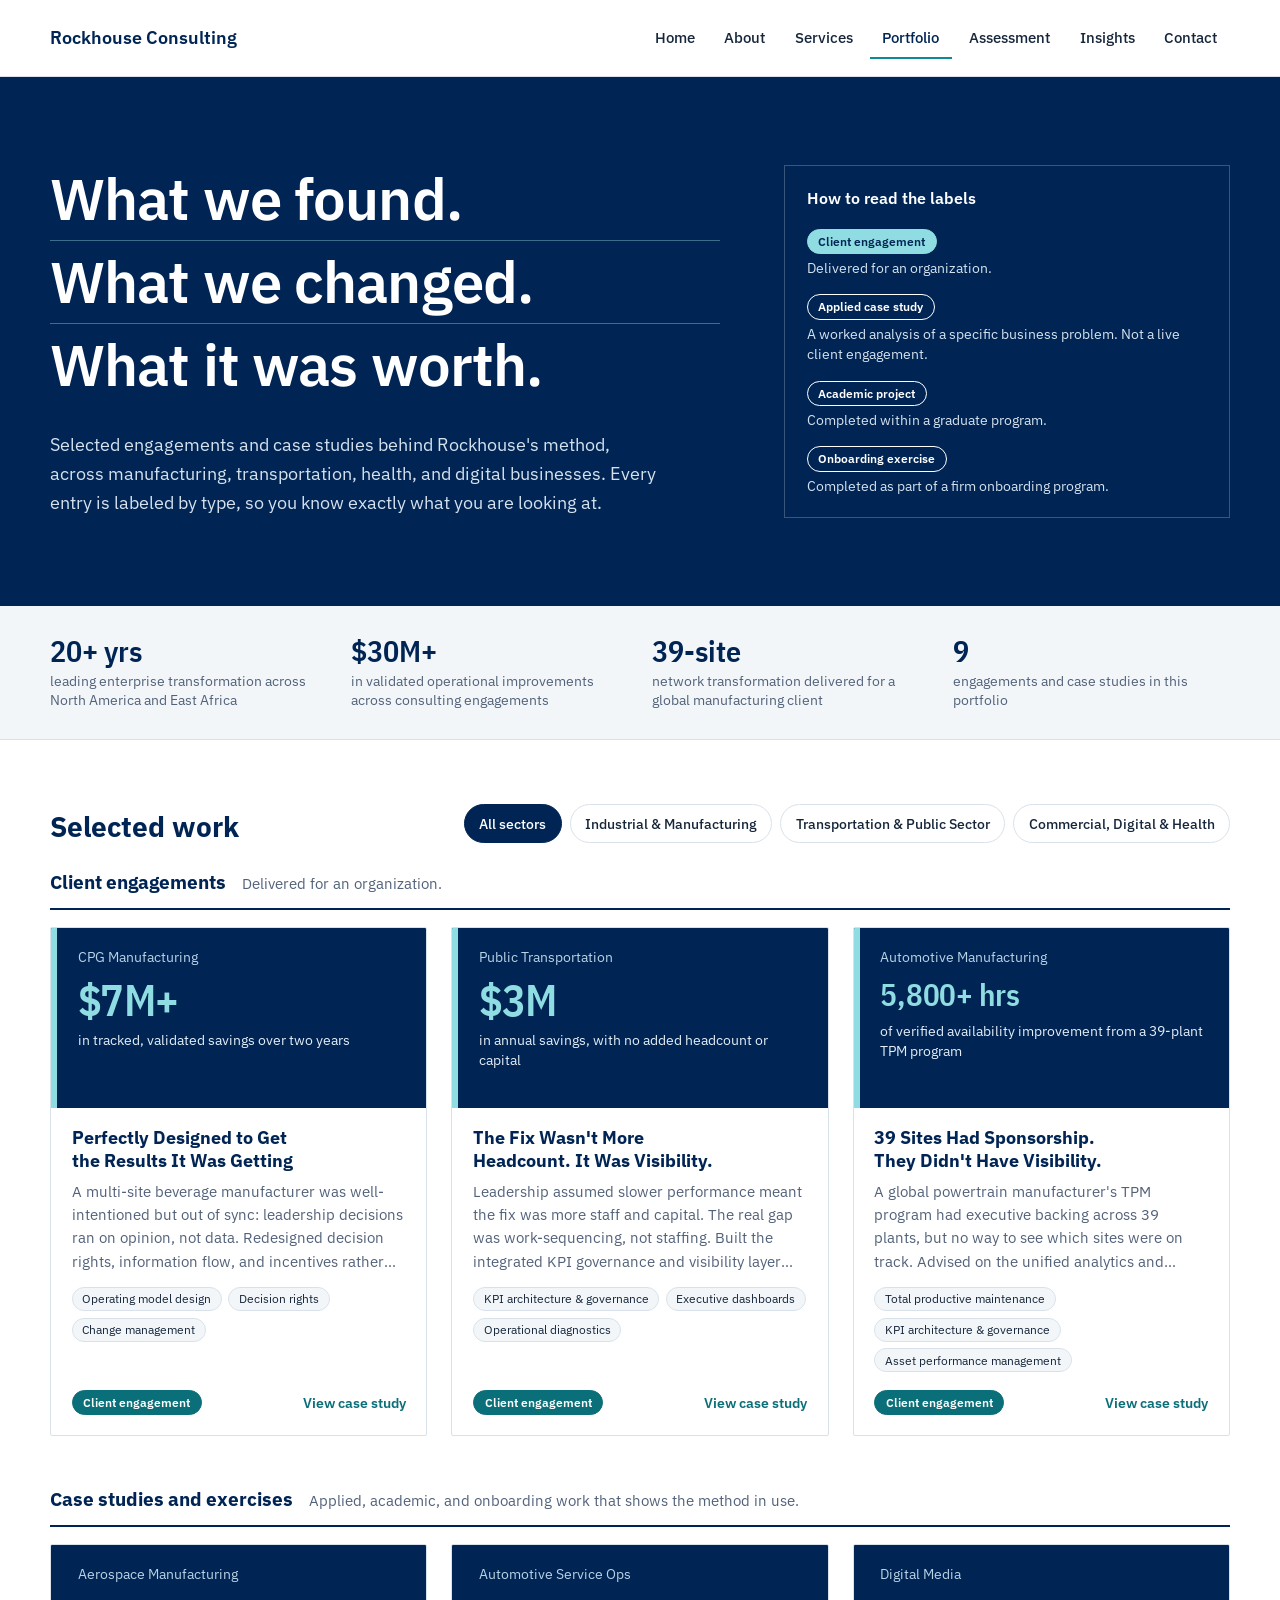
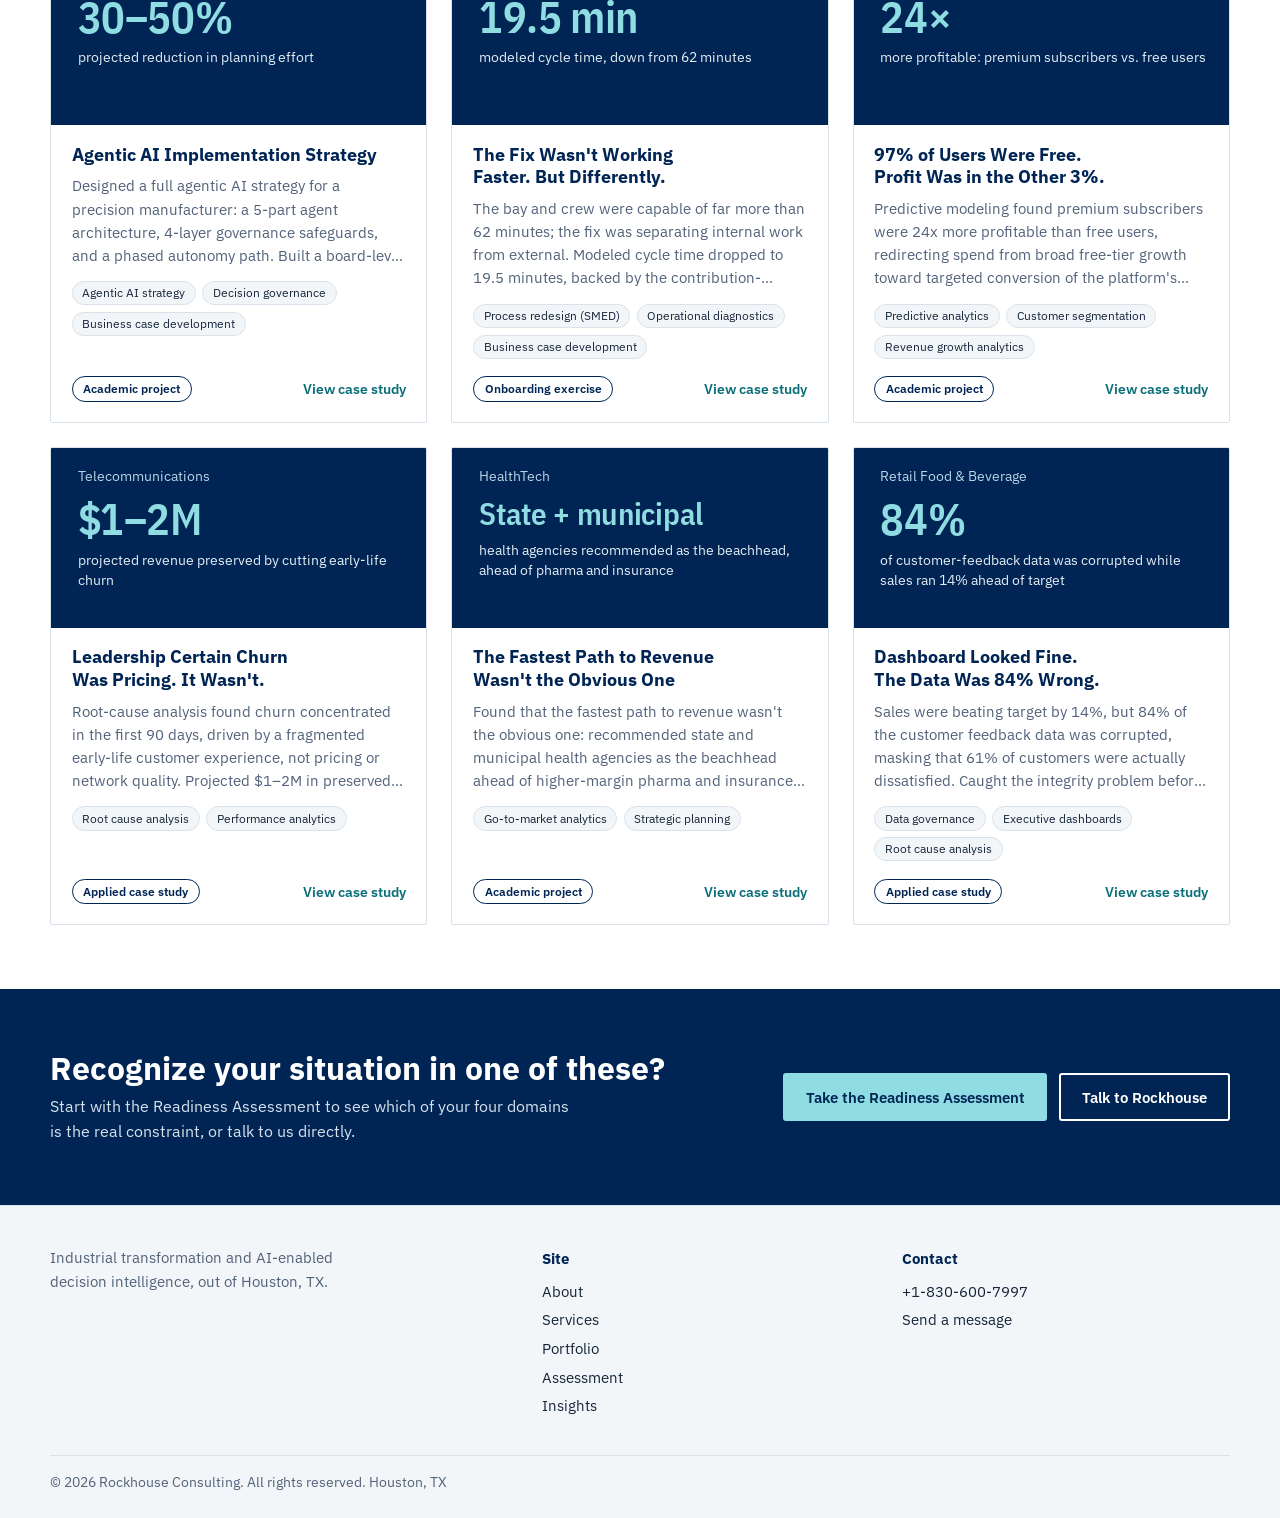
==== commit 8285e49b: "Revert "Adding Google Insights" This reverts commit 76ef0044d028fc0cffcbf917364af7ab68a8692e." ====
--- a/index.html
+++ b/index.html
@@ -1,167 +1,120 @@
-<!DOCTYPE html>
+<!doctype html>
 <html lang="en">
 <head>
-<meta charset="UTF-8">
-<meta name="viewport" content="width=device-width, initial-scale=1.0">
-<title>Rockhouse Consulting — Industrial Transformation &amp; Agentic AI Governance</title>
-<meta name="description" content="Rockhouse Consulting helps industrial and operations-led enterprises design, govern, and scale AI-enabled decision systems — grounded in two decades of operational transformation work.">
-<link rel="preconnect" href="https://fonts.googleapis.com">
-<link rel="preconnect" href="https://fonts.gstatic.com" crossorigin>
-<link href="https://fonts.googleapis.com/css2?family=Space+Grotesk:wght@500;600;700&family=IBM+Plex+Sans:wght@400;500;600&display=swap" rel="stylesheet">
-<link rel="stylesheet" href="css/style.css">
-<!-- Google Analytics 4 -->
-<script async src="https://www.googletagmanager.com/gtag/js?id=G-BGRFW86SY9"></script>
-<script>
-  window.dataLayer = window.dataLayer || [];
-  function gtag(){dataLayer.push(arguments);}
-  gtag('js', new Date());
-  gtag('config', 'G-BGRFW86SY9');
-</script>
+  <meta charset="utf-8">
+  <meta name="viewport" content="width=device-width, initial-scale=1">
+  <title>Portfolio | Rockhouse Consulting</title>
+  <meta name="description" content="Selected engagements and case studies behind Rockhouse Consulting's approach to industrial transformation and AI-enabled decision intelligence.">
+  <meta property="og:type" content="website">
+  <meta property="og:site_name" content="Rockhouse Consulting">
+  <meta property="og:title" content="Portfolio | Rockhouse Consulting">
+  <meta property="og:description" content="What we found, what we changed, and what it was worth: selected work across manufacturing, transportation, health, and digital businesses.">
+  <link rel="icon" href="assets/favicon.svg" type="image/svg+xml">
+  <link rel="preconnect" href="https://fonts.googleapis.com">
+  <link rel="preconnect" href="https://fonts.gstatic.com" crossorigin>
+  <link href="https://fonts.googleapis.com/css2?family=IBM+Plex+Sans:wght@400;500;600&family=IBM+Plex+Sans+Condensed:wght@500;600&display=swap" rel="stylesheet">
+  <link rel="stylesheet" href="css/styles.css">
 </head>
-<body>
+<body data-page="index">
+  <a class="skip" href="#main">Skip to content</a>
 
-<header class="site-header">
-  <div class="wrap">
-    <a class="brand" href="index.html"><img src="assets/logo.png" alt="Rockhouse Consulting"></a>
-    <button class="nav-toggle" aria-label="Toggle navigation" aria-expanded="false"><span></span></button>
-    <ul class="nav-links">
-      <li><a href="index.html">Home</a></li>
-      <li><a href="about.html">About</a></li>
-      <li><a href="services.html">Services</a></li>
-      <li><a href="assessment.html">Assessment</a></li>
-      <li><a href="insights.html">Insights</a></li>
-      <li><a href="contact.html" class="nav-cta">Contact</a></li>
-    </ul>
-  </div>
-</header>
+  <header class="site-header">
+    <div class="wrap">
+      <a class="brand" href="https://rockhouse-consulting.com/index.html" aria-label="Rockhouse Consulting home">
+        <img src="https://rockhouse-consulting.com/assets/logo.png" alt="Rockhouse Consulting"
+             onerror="this.replaceWith(Object.assign(document.createElement('span'),{className:'wordmark',textContent:'Rockhouse Consulting'}))">
+      </a>
+      <button class="nav-toggle" type="button" aria-expanded="false" aria-controls="site-nav">Menu</button>
+      <nav class="nav" id="site-nav" aria-label="Main">
+        <a href="https://rockhouse-consulting.com/index.html">Home</a>
+        <a href="https://rockhouse-consulting.com/about.html">About</a>
+        <a href="https://rockhouse-consulting.com/services.html">Services</a>
+        <a href="index.html" aria-current="page">Portfolio</a>
+        <a href="https://rockhouse-consulting.com/assessment.html">Assessment</a>
+        <a href="https://rockhouse-consulting.com/insights.html">Insights</a>
+        <a href="https://rockhouse-consulting.com/contact.html">Contact</a>
+      </nav>
+    </div>
+  </header>
 
-<main>
+  <main id="main">
+    <section class="hero on-dark">
+      <div class="wrap hero-grid">
+        <div>
+          <h1><span>What we found.</span><span>What we changed.</span><span>What it was worth.</span></h1>
+          <p class="lead">Selected engagements and case studies behind Rockhouse's method, across manufacturing, transportation, health, and digital businesses. Every entry is labeled by type, so you know exactly what you are looking at.</p>
+        </div>
+        <aside class="key" aria-labelledby="key-title">
+          <h2 id="key-title">How to read the labels</h2>
+          <dl id="type-key"></dl>
+        </aside>
+      </div>
+    </section>
 
-  <!-- HERO -->
-  <section class="hero">
-    <div class="wrap hero-grid">
-      <div>
-        <h1>Operational transformation, built for a world where decisions are made by systems as well as people.</h1>
-        <p class="lede">Rockhouse Consulting helps industrial and operations-led enterprises design the governance, decision rights, and AI-readiness that separate a contained pilot from a scaled, trusted capability.</p>
-        <div class="hero-actions">
-          <a href="assessment.html" class="btn btn-primary">Take the Readiness Assessment</a>
-          <a href="services.html" class="btn btn-outline">View the Methodology</a>
+    <section class="proof" aria-label="Rockhouse at a glance">
+      <div class="wrap proof-grid">
+        <div><strong>20+ yrs</strong><span>leading enterprise transformation across North America and East Africa</span></div>
+        <div><strong>$30M+</strong><span>in validated operational improvements across consulting engagements</span></div>
+        <div><strong>39-site</strong><span>network transformation delivered for a global manufacturing client</span></div>
+        <div><strong id="count">9</strong><span>engagements and case studies in this portfolio</span></div>
+      </div>
+    </section>
+
+    <section class="work wrap" id="work" aria-labelledby="work-title">
+      <div class="toolbar">
+        <h2 id="work-title">Selected work</h2>
+        <div class="chips" id="sector-chips" role="group" aria-label="Filter by sector"></div>
+      </div>
+      <p class="filter-note" id="filter-note" hidden></p>
+      <div id="groups"></div>
+      <p class="empty" id="empty" hidden>No work matches this filter. <button class="link-btn" type="button" data-clear>Clear all filters</button></p>
+      <noscript><p class="empty">This portfolio needs JavaScript to list its work. To see case studies, <a href="https://rockhouse-consulting.com/contact.html">contact Rockhouse</a>.</p></noscript>
+    </section>
+
+    <section class="cta-band on-dark" aria-labelledby="cta-title">
+      <div class="wrap">
+        <div>
+          <h2 id="cta-title">Recognize your situation in one of these?</h2>
+          <p>Start with the Readiness Assessment to see which of your four domains is the real constraint, or talk to us directly.</p>
+        </div>
+        <div class="cta-actions">
+          <a class="btn btn--primary" href="https://rockhouse-consulting.com/assessment.html">Take the Readiness Assessment</a>
+          <a class="btn btn--ghost" href="https://rockhouse-consulting.com/contact.html">Talk to Rockhouse</a>
         </div>
       </div>
-      <div>
-        <svg class="roofline" viewBox="0 0 520 340" xmlns="http://www.w3.org/2000/svg" role="img" aria-label="Line drawing of a peaked roofline over a foundation line">
-          <path d="M40,230 L260,60 L480,230" />
-          <path class="accent" d="M20,300 L500,300" />
-          <path d="M60,300 L60,280 M100,300 L100,285 M460,300 L460,280 M420,300 L420,285" stroke-width="2" />
-        </svg>
-      </div>
-    </div>
-  </section>
+    </section>
+  </main>
 
-  <hr class="rule wrap">
-
-  <!-- PROOF STRIP -->
-  <section>
+  <footer class="site-footer">
     <div class="wrap">
-      <div class="stat-strip">
-        <div class="stat"><div class="n">20+ yrs</div><div class="l">leading enterprise transformation across North America and East Africa</div></div>
-        <div class="stat"><div class="n">$10M+</div><div class="l">in validated and identified operational improvements across consulting engagements</div></div>
-        <div class="stat"><div class="n">39-site</div><div class="l">network transformation program supported for a global manufacturing client</div></div>
-        <div class="stat"><div class="n">MIT Sloan</div><div class="l">Fellow MBA — Strategy, Operations &amp; Analytics</div></div>
-      </div>
-    </div>
-  </section>
-
-  <!-- METHODOLOGY PREVIEW -->
-  <section class="section-alt">
-    <div class="wrap">
-      <div class="eyebrow-line"><span class="num">The AERO Implementation Methodology</span></div>
-      <h2>Eight phases, organized into four transformation modes.</h2>
-      <p class="max-prose">Every engagement — whether the work is a shop-floor performance system or an agentic AI pilot — moves through the same discipline: understand the current state, design the future one, prove it narrowly, then keep learning. Not a one-time project. A cycle organizations return to.</p>
-      <div class="grid grid-4" style="margin-top:36px;">
-        <div class="card"><h3>Assess</h3><p>Enterprise Assessment and Decision Discovery — an evidence-based read on current capability and the decisions worth transforming first.</p></div>
-        <div class="card"><h3>Design</h3><p>Strategic Intent, Agentic Decision Design, and Decision Governance — the future-state capability and the guardrails around it.</p></div>
-        <div class="card"><h3>Implement</h3><p>Governed Pilot Implementation and Enterprise Transformation — proven narrow, then scaled in sequenced waves.</p></div>
-        <div class="card"><h3>Improve</h3><p>Enterprise Learning &amp; Continuous Improvement — operational evidence feeding back into every earlier phase.</p></div>
-      </div>
-      <p style="margin-top:28px;"><a href="services.html" class="btn btn-ghost">See all eight phases →</a></p>
-    </div>
-  </section>
-
-  <!-- ASSESSMENT CTA -->
-  <section class="section-navy">
-    <div class="wrap">
-      <div class="grid grid-2" style="align-items:center;">
+      <div class="footer-grid">
         <div>
-          <h2 class="mt-0">Not sure where your organization actually stands?</h2>
-          <p>The Enterprise Transformation Assessment scores your organization across Strategic Alignment, Technical Enablement, Decision Governance, and Operational Adoption — read as a profile, not a blended score, so the real constraint doesn't stay hidden. Twelve questions, a domain-by-domain readout, and a recommended starting point.</p>
-          <a href="assessment.html" class="btn btn-primary" style="margin-top:10px;">Start the Assessment</a>
+          <img src="https://rockhouse-consulting.com/assets/logo.png" alt="Rockhouse Consulting" onerror="this.remove()">
+          <p>Industrial transformation and AI-enabled decision intelligence, out of Houston, TX.</p>
         </div>
-        <div class="card" style="background:transparent;border-color:rgba(255,255,255,0.25);">
-          <h3 style="color:#fff;">You'll get:</h3>
-          <p style="color:#C7D2DE;">A domain-by-domain readout across Strategic Alignment, Technical Enablement, Decision Governance, and Operational Adoption — plus which one is your actual constraint, sent to your email (check your junk folder if it doesn't arrive).</p>
-        </div>
-      </div>
-    </div>
-  </section>
-
-  <!-- INSIGHTS PREVIEW -->
-  <section>
-    <div class="wrap">
-      <div class="eyebrow-line"><span class="num">Insights</span></div>
-      <h2>Recent thinking</h2>
-      <div class="grid grid-3" style="margin-top:20px;">
-        <a class="card card-link" href="insight-two-companies-ai.html">
-          <h3>Two companies both say they're "using AI." Only one of them means it.</h3>
-          <p>The gap between a copilot and a real decision capability isn't a technology gap — it's whether anyone redesigned the decision itself.</p>
-        </a>
-        <a class="card card-link" href="insight-decision-rights-cpg.html">
-          <h3>Perfectly designed to get the results it was getting</h3>
-          <p>A beverage manufacturer's leadership was working hard and getting exactly what their decision-making system was built to produce.</p>
-        </a>
-        <a class="card card-link" href="insight-tpm-visibility.html">
-          <h3>39 sites had sponsorship. They didn't have visibility.</h3>
-          <p>A powertrain manufacturer's TPM program had executive backing across 39 plants — and no way to tell which ones were actually on track.</p>
-        </a>
-      </div>
-    </div>
-  </section>
-
-</main>
-
-<footer class="site-footer">
-  <div class="wrap">
-    <div class="footer-grid">
-      <div>
-        <div class="footer-brand"><img src="assets/logo.png" alt="Rockhouse Consulting"></div>
-        <p style="color:#93A3B5;max-width:34ch;">Industrial transformation and AI-enabled decision intelligence, out of Houston, TX.</p>
-      </div>
-      <div class="footer-cols">
         <div>
-          <h4>Site</h4>
+          <h2>Site</h2>
           <ul>
-            <li><a href="about.html">About</a></li>
-            <li><a href="services.html">Services</a></li>
-            <li><a href="assessment.html">Assessment</a></li>
-            <li><a href="insights.html">Insights</a></li>
+            <li><a href="https://rockhouse-consulting.com/about.html">About</a></li>
+            <li><a href="https://rockhouse-consulting.com/services.html">Services</a></li>
+            <li><a href="index.html">Portfolio</a></li>
+            <li><a href="https://rockhouse-consulting.com/assessment.html">Assessment</a></li>
+            <li><a href="https://rockhouse-consulting.com/insights.html">Insights</a></li>
           </ul>
         </div>
         <div>
-          <h4>Contact</h4>
+          <h2>Contact</h2>
           <ul>
             <li><a href="tel:+1-830-600-7997">+1-830-600-7997</a></li>
-            <li><a href="contact.html">Send a message</a></li>
+            <li><a href="https://rockhouse-consulting.com/contact.html">Send a message</a></li>
           </ul>
         </div>
       </div>
+      <p class="legal">&copy; 2026 Rockhouse Consulting. All rights reserved. Houston, TX</p>
     </div>
-    <div class="footer-bottom">
-      <span>© 2026 Rockhouse Consulting. All rights reserved.</span>
-      <span>Houston, TX</span>
-    </div>
-  </div>
-</footer>
+  </footer>
 
-<script src="js/main.js"></script>
+  <script src="data/projects.js"></script>
+  <script src="js/portfolio.js"></script>
 </body>
 </html>
--- a/css/styles.css
+++ b/css/styles.css
@@ -0,0 +1,295 @@
+/* ==========================================================================
+   Rockhouse Consulting portfolio
+   --------------------------------------------------------------------------
+   The block below holds every brand decision. Colors come from the Rockhouse
+   logo (navy #002554, teal #0E8A94). If rockhouse-consulting.com uses a
+   different font or width, change it HERE and the whole portfolio follows.
+   ========================================================================== */
+:root {
+  --navy: #002554;
+  --teal: #0E8A94;
+  --teal-text: #0A6F78;      /* teal darkened for text on white (WCAG AA) */
+  --teal-light: #8FDCE2;     /* teal for numerals and accents on navy */
+  --teal-tint: #E6F3F4;
+  --ink: #16263B;
+  --muted: #52627A;
+  --line: #D9E2EA;
+  --mist: #F2F6F9;
+  --paper: #FFFFFF;
+  --on-navy: #D5E2EE;
+  --on-navy-soft: #B9D3E6;
+
+  --font-body: "IBM Plex Sans", -apple-system, BlinkMacSystemFont, "Segoe UI", Roboto, Helvetica, Arial, sans-serif;
+  --font-metric: "IBM Plex Sans Condensed", "IBM Plex Sans", "Arial Narrow", Arial, sans-serif;
+  --wrap: 1180px;
+}
+
+/* ---------- Base ---------- */
+*, *::before, *::after { box-sizing: border-box; }
+html { -webkit-text-size-adjust: 100%; }
+body {
+  margin: 0;
+  font-family: var(--font-body);
+  font-size: 1rem;
+  line-height: 1.6;
+  color: var(--ink);
+  background: var(--paper);
+}
+img { max-width: 100%; height: auto; }
+a { color: var(--teal-text); }
+h1, h2, h3 { text-wrap: balance; }
+.wrap { width: min(var(--wrap), 100% - 2.5rem); margin-inline: auto; }
+
+.skip {
+  position: absolute; left: -999px; top: 0; z-index: 100;
+  background: var(--navy); color: #fff; padding: .6rem 1rem;
+}
+.skip:focus { left: 0; }
+
+:focus-visible { outline: 3px solid var(--teal); outline-offset: 2px; }
+.on-dark :focus-visible { outline-color: var(--teal-light); }
+
+/* ---------- Header (mirrors the main site) ---------- */
+.site-header { position: relative; background: #fff; border-bottom: 1px solid var(--line); }
+.site-header .wrap {
+  display: flex; align-items: center; justify-content: space-between;
+  gap: 1.5rem; min-height: 76px;
+}
+.brand { display: inline-flex; align-items: center; text-decoration: none; }
+.brand img { display: block; height: 42px; width: auto; }
+.wordmark { font-weight: 600; font-size: 1.15rem; color: var(--navy); }
+
+.nav { display: flex; align-items: center; gap: .25rem; }
+.nav a {
+  display: block; padding: .5rem .8rem; color: var(--ink); text-decoration: none;
+  font-weight: 500; font-size: .95rem; border-bottom: 2px solid transparent;
+}
+.nav a:hover { color: var(--teal-text); }
+.nav a[aria-current="page"] { color: var(--navy); border-bottom-color: var(--teal); }
+
+.nav-toggle {
+  display: none; align-items: center; gap: .5rem;
+  font: inherit; font-weight: 500; font-size: .95rem;
+  padding: .5rem .8rem; background: #fff; color: var(--navy);
+  border: 1px solid var(--line); border-radius: 3px; cursor: pointer;
+}
+
+/* ---------- Buttons and pills ---------- */
+.btn {
+  display: inline-block; padding: .8rem 1.3rem; border-radius: 3px;
+  font-weight: 600; font-size: .95rem; line-height: 1.2; text-decoration: none;
+  border: 2px solid transparent;
+}
+.btn--primary { background: var(--teal-text); color: #fff; }
+.btn--primary:hover { background: #085A62; }
+.btn--ghost { border-color: currentColor; color: var(--navy); }
+.btn--ghost:hover { background: var(--mist); }
+.on-dark .btn--primary { background: var(--teal-light); color: var(--navy); }
+.on-dark .btn--primary:hover { background: #fff; }
+.on-dark .btn--ghost { color: #fff; }
+.on-dark .btn--ghost:hover { background: rgba(255, 255, 255, .1); }
+
+.pill {
+  display: inline-block; padding: .18rem .65rem; border-radius: 999px;
+  font-size: .78rem; font-weight: 600; line-height: 1.4; white-space: nowrap; border: 1px solid;
+}
+.pill--client { background: var(--teal-text); border-color: var(--teal-text); color: #fff; }
+.pill--other  { background: #fff; border-color: var(--navy); color: var(--navy); }
+.on-dark .pill--client { background: var(--teal-light); border-color: var(--teal-light); color: var(--navy); }
+.on-dark .pill--other  { background: transparent; border-color: #fff; color: #fff; }
+
+/* ---------- Hero ---------- */
+.hero { background: var(--navy); color: #fff; padding: clamp(3rem, 7vw, 5.5rem) 0; }
+.hero-grid {
+  display: grid; grid-template-columns: minmax(0, 1.5fr) minmax(0, 1fr);
+  gap: clamp(2rem, 5vw, 4.5rem); align-items: end;
+}
+.hero h1 {
+  margin: 0 0 1.6rem; font-size: clamp(2.1rem, 4.6vw, 3.6rem);
+  line-height: 1.1; font-weight: 600; letter-spacing: -.015em;
+}
+.hero h1 span {
+  display: block; padding: .16em 0;
+  border-top: 1px solid rgba(143, 220, 226, .4);
+}
+.hero h1 span:first-child { border-top: 0; padding-top: 0; }
+.lead { margin: 0; max-width: 56ch; font-size: 1.125rem; color: var(--on-navy); }
+
+.key { border: 1px solid rgba(255, 255, 255, .22); padding: 1.25rem 1.4rem; }
+.key h2 { margin: 0 0 1rem; font-size: 1rem; font-weight: 600; }
+.key dl { margin: 0; display: grid; gap: .9rem; }
+.key dt { margin: 0 0 .25rem; }
+.key dd { margin: 0; font-size: .9rem; line-height: 1.45; color: var(--on-navy); }
+
+/* ---------- Proof strip (same claims as the main site home page) ---------- */
+.proof { background: var(--mist); border-bottom: 1px solid var(--line); }
+.proof-grid { display: grid; grid-template-columns: repeat(4, 1fr); gap: 1.5rem; padding: 1.75rem 0; }
+.proof strong {
+  display: block; font-family: var(--font-metric); font-weight: 600;
+  font-size: 1.9rem; line-height: 1.1; color: var(--navy);
+}
+.proof span { display: block; margin-top: .3rem; font-size: .875rem; line-height: 1.4; color: var(--muted); }
+
+/* ---------- Work section ---------- */
+.work { padding: clamp(2.5rem, 5vw, 4rem) 0; }
+.toolbar {
+  display: flex; flex-wrap: wrap; align-items: end; justify-content: space-between;
+  gap: 1rem 2rem; margin-bottom: 1.5rem;
+}
+.toolbar h2 { margin: 0; font-size: 1.75rem; line-height: 1.2; color: var(--navy); }
+.chips { display: flex; flex-wrap: wrap; gap: .5rem; }
+.chip {
+  font: inherit; font-size: .9rem; font-weight: 500; padding: .45rem .9rem;
+  border-radius: 999px; border: 1px solid var(--line); background: #fff;
+  color: var(--ink); cursor: pointer;
+}
+.chip:hover { border-color: var(--teal); }
+.chip[aria-pressed="true"] { background: var(--navy); border-color: var(--navy); color: #fff; }
+
+.filter-note {
+  display: flex; flex-wrap: wrap; align-items: center; gap: .5rem 1rem;
+  margin: 0 0 1.5rem; padding: .7rem 1rem; font-size: .95rem;
+  background: var(--teal-tint); border-left: 3px solid var(--teal);
+}
+.filter-note[hidden] { display: none; }
+.link-btn {
+  font: inherit; color: var(--teal-text); background: none; border: 0; padding: 0;
+  text-decoration: underline; cursor: pointer;
+}
+
+.group + .group { margin-top: 3rem; }
+.group-head {
+  display: flex; flex-wrap: wrap; align-items: baseline; gap: .25rem 1rem;
+  margin-bottom: 1.1rem; padding-bottom: .6rem; border-bottom: 2px solid var(--navy);
+}
+.group-head h3 { margin: 0; font-size: 1.2rem; color: var(--navy); }
+.group-head p { margin: 0; font-size: .95rem; color: var(--muted); }
+
+.grid { display: grid; grid-template-columns: repeat(auto-fill, minmax(min(100%, 320px), 1fr)); gap: 1.5rem; }
+.empty { padding: 2rem 0; color: var(--muted); }
+
+/* ---------- Case tiles ---------- */
+.tile {
+  display: flex; flex-direction: column; background: #fff;
+  border: 1px solid var(--line); border-radius: 2px; overflow: hidden;
+  color: inherit; text-decoration: none;
+}
+.tile:hover { border-color: var(--teal); }
+.tile-top {
+  background: var(--navy); color: #fff; min-height: 11.25rem;
+  padding: 1.15rem 1.3rem 1.3rem; border-left: 6px solid transparent;
+}
+.tile--client .tile-top { border-left-color: var(--teal-light); }
+.tile-ind { margin: 0 0 .6rem; font-size: .85rem; color: var(--on-navy-soft); }
+.metric {
+  margin: 0; font-family: var(--font-metric); font-weight: 600;
+  font-size: clamp(2.4rem, 3.4vw, 3.1rem); line-height: 1;
+  letter-spacing: -.01em; color: var(--teal-light);
+}
+.metric--long { font-size: clamp(1.7rem, 2.4vw, 2.1rem); line-height: 1.1; }
+.metric-label { margin: .55rem 0 0; font-size: .9rem; line-height: 1.4; color: #E3EDF6; }
+
+.tile-body { flex: 1; padding: 1.15rem 1.3rem 0; }
+.tile-body h3 { margin: 0 0 .5rem; font-size: 1.1rem; line-height: 1.3; color: var(--navy); }
+.sum {
+  margin: 0; font-size: .93rem; line-height: 1.55; color: var(--muted);
+  display: -webkit-box; -webkit-line-clamp: 4; -webkit-box-orient: vertical; overflow: hidden;
+}
+.caps { list-style: none; margin: .9rem 0 0; padding: 0; display: flex; flex-wrap: wrap; gap: .4rem; }
+.caps li {
+  font-size: .78rem; line-height: 1.4; padding: .15rem .6rem;
+  background: var(--mist); border: 1px solid var(--line); border-radius: 999px; color: var(--ink);
+}
+.caps a { color: inherit; text-decoration: none; }
+.caps li:hover { border-color: var(--teal); }
+.tile-foot {
+  display: flex; justify-content: space-between; align-items: center;
+  gap: .75rem; padding: 1.1rem 1.3rem 1.25rem;
+}
+.tile-cta { font-size: .9rem; font-weight: 600; color: var(--teal-text); }
+.tile:hover .tile-cta { text-decoration: underline; }
+
+/* ---------- Closing call to action ---------- */
+.cta-band { background: var(--navy); color: #fff; padding: clamp(2.5rem, 5vw, 3.75rem) 0; }
+.cta-band .wrap { display: flex; flex-wrap: wrap; align-items: center; justify-content: space-between; gap: 1.5rem 3rem; }
+.cta-band h2 { margin: 0 0 .4rem; font-size: clamp(1.5rem, 3vw, 2rem); line-height: 1.2; }
+.cta-band p { margin: 0; max-width: 52ch; color: var(--on-navy); }
+.cta-actions { display: flex; flex-wrap: wrap; gap: .75rem; }
+
+/* ---------- Case study page ---------- */
+.case-head { background: var(--navy); color: #fff; padding: clamp(2rem, 5vw, 3.25rem) 0 clamp(2.25rem, 5vw, 3.75rem); }
+.crumbs { margin: 0 0 1.75rem; font-size: .9rem; color: var(--on-navy-soft); }
+.crumbs a { color: #fff; }
+.case-head-grid {
+  display: grid; grid-template-columns: minmax(0, 1.5fr) minmax(0, 1fr);
+  gap: 2rem 4rem; align-items: end;
+}
+.case-head h1 {
+  margin: .9rem 0 0; max-width: 22ch; font-size: clamp(1.9rem, 4vw, 3rem);
+  line-height: 1.12; font-weight: 600; letter-spacing: -.01em;
+}
+.case-industry { margin: 0 0 .1rem; color: var(--on-navy-soft); font-size: .95rem; }
+.case-metric { border-left: 6px solid var(--teal-light); padding-left: 1.4rem; }
+.case-metric .metric { font-size: clamp(3rem, 7vw, 5rem); }
+.case-metric .metric--long { font-size: clamp(2rem, 4.2vw, 3rem); }
+.case-metric .metric-label { font-size: 1.05rem; }
+
+.case-body {
+  display: grid; grid-template-columns: minmax(0, 1.6fr) minmax(0, 1fr);
+  gap: 3rem; padding: clamp(2rem, 5vw, 3.5rem) 0;
+}
+.prose h2 { margin: 0 0 .6rem; font-size: 1.25rem; color: var(--navy); }
+.prose h2:not(:first-child) { margin-top: 2rem; }
+.prose p { margin: 0; max-width: 68ch; font-size: 1.05rem; }
+.points { margin: 0; padding-left: 1.2rem; max-width: 68ch; font-size: 1.05rem; }
+.points li { margin: .45rem 0; }
+.case-actions { display: flex; flex-wrap: wrap; gap: .75rem; margin-top: 2rem; }
+.facts { align-self: start; padding: 1.25rem 1.4rem; background: var(--mist); border: 1px solid var(--line); }
+.facts dl { margin: 0; display: grid; gap: 1rem; }
+.facts dt { margin: 0 0 .15rem; font-size: .85rem; color: var(--muted); }
+.facts dd { margin: 0; font-weight: 500; }
+.facts .caps { margin-top: .25rem; }
+.facts .caps li { background: #fff; }
+
+.related { padding: clamp(2rem, 5vw, 3.5rem) 0; background: var(--mist); border-top: 1px solid var(--line); }
+.related h2 { margin: 0 0 1.25rem; font-size: 1.5rem; color: var(--navy); }
+.not-found { padding: 4rem 0; }
+.not-found h1 { margin: 0 0 .75rem; color: var(--navy); }
+
+/* ---------- Footer (mirrors the main site) ---------- */
+.site-footer { background: var(--mist); border-top: 1px solid var(--line); padding: 2.5rem 0 1.5rem; font-size: .93rem; }
+.footer-grid { display: grid; grid-template-columns: 1.4fr 1fr 1fr; gap: 2rem; }
+.footer-grid img { height: 38px; width: auto; display: block; margin-bottom: .75rem; }
+.footer-grid p { margin: 0; max-width: 34ch; color: var(--muted); }
+.footer-grid h2 { margin: 0 0 .6rem; font-size: .95rem; color: var(--navy); }
+.footer-grid ul { margin: 0; padding: 0; list-style: none; }
+.footer-grid li { margin: .3rem 0; }
+.footer-grid a { color: var(--ink); text-decoration: none; }
+.footer-grid a:hover { color: var(--teal-text); text-decoration: underline; }
+.legal { margin: 2rem 0 0; padding-top: 1rem; border-top: 1px solid var(--line); font-size: .85rem; color: var(--muted); }
+
+/* ---------- Responsive ---------- */
+@media (max-width: 900px) {
+  .hero-grid, .case-head-grid, .case-body { grid-template-columns: 1fr; }
+  .proof-grid { grid-template-columns: repeat(2, 1fr); }
+  .footer-grid { grid-template-columns: 1fr 1fr; }
+  .footer-grid > :first-child { grid-column: 1 / -1; }
+}
+@media (max-width: 860px) {
+  .nav-toggle { display: inline-flex; }
+  .nav {
+    display: none; position: absolute; left: 0; right: 0; top: 100%; z-index: 20;
+    flex-direction: column; align-items: stretch; gap: 0;
+    padding: .5rem 1.25rem 1rem; background: #fff; border-bottom: 1px solid var(--line);
+  }
+  .nav.open { display: flex; }
+  .nav a { padding: .7rem 0; border-bottom: 1px solid var(--line); }
+  .nav a[aria-current="page"] { border-bottom-color: var(--teal); }
+}
+@media (max-width: 560px) {
+  .proof-grid { grid-template-columns: 1fr 1fr; gap: 1.25rem 1rem; }
+  .footer-grid { grid-template-columns: 1fr; }
+}
+@media (prefers-reduced-motion: reduce) {
+  * { transition: none !important; scroll-behavior: auto !important; }
+}
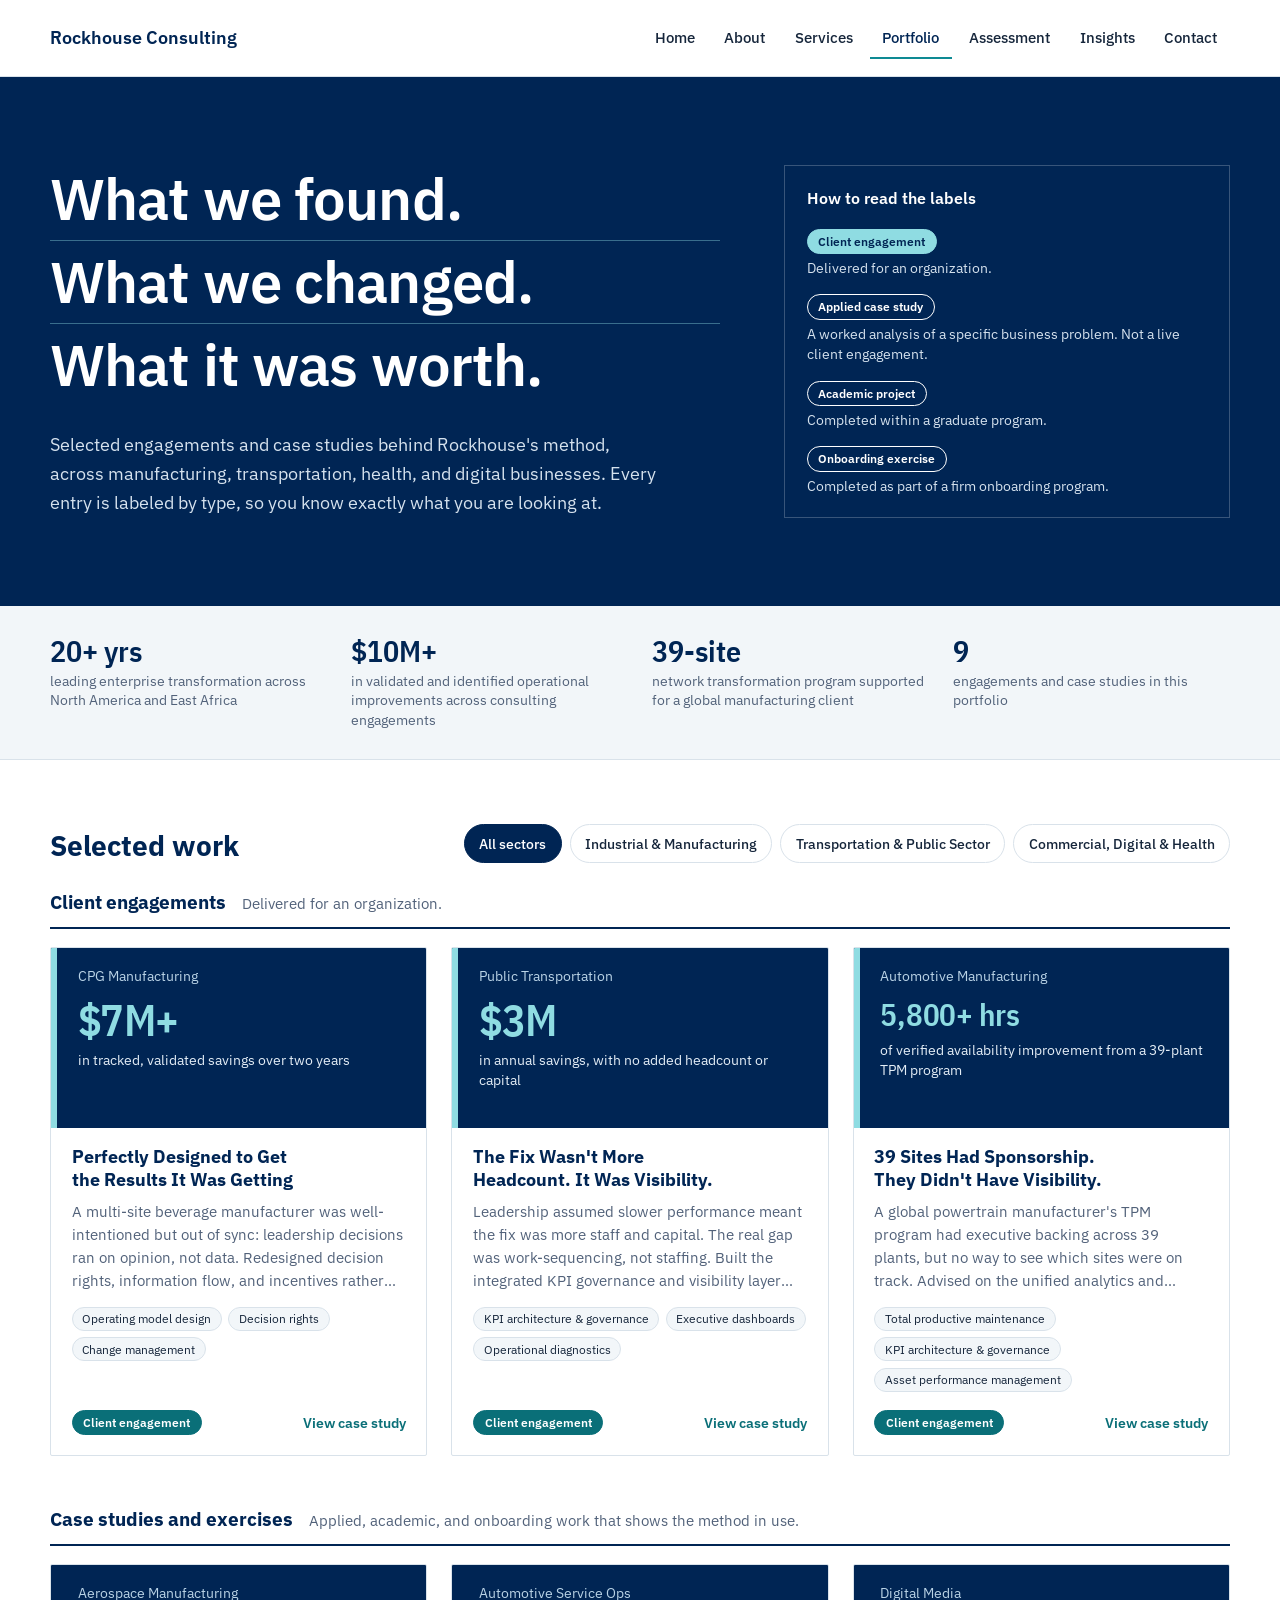
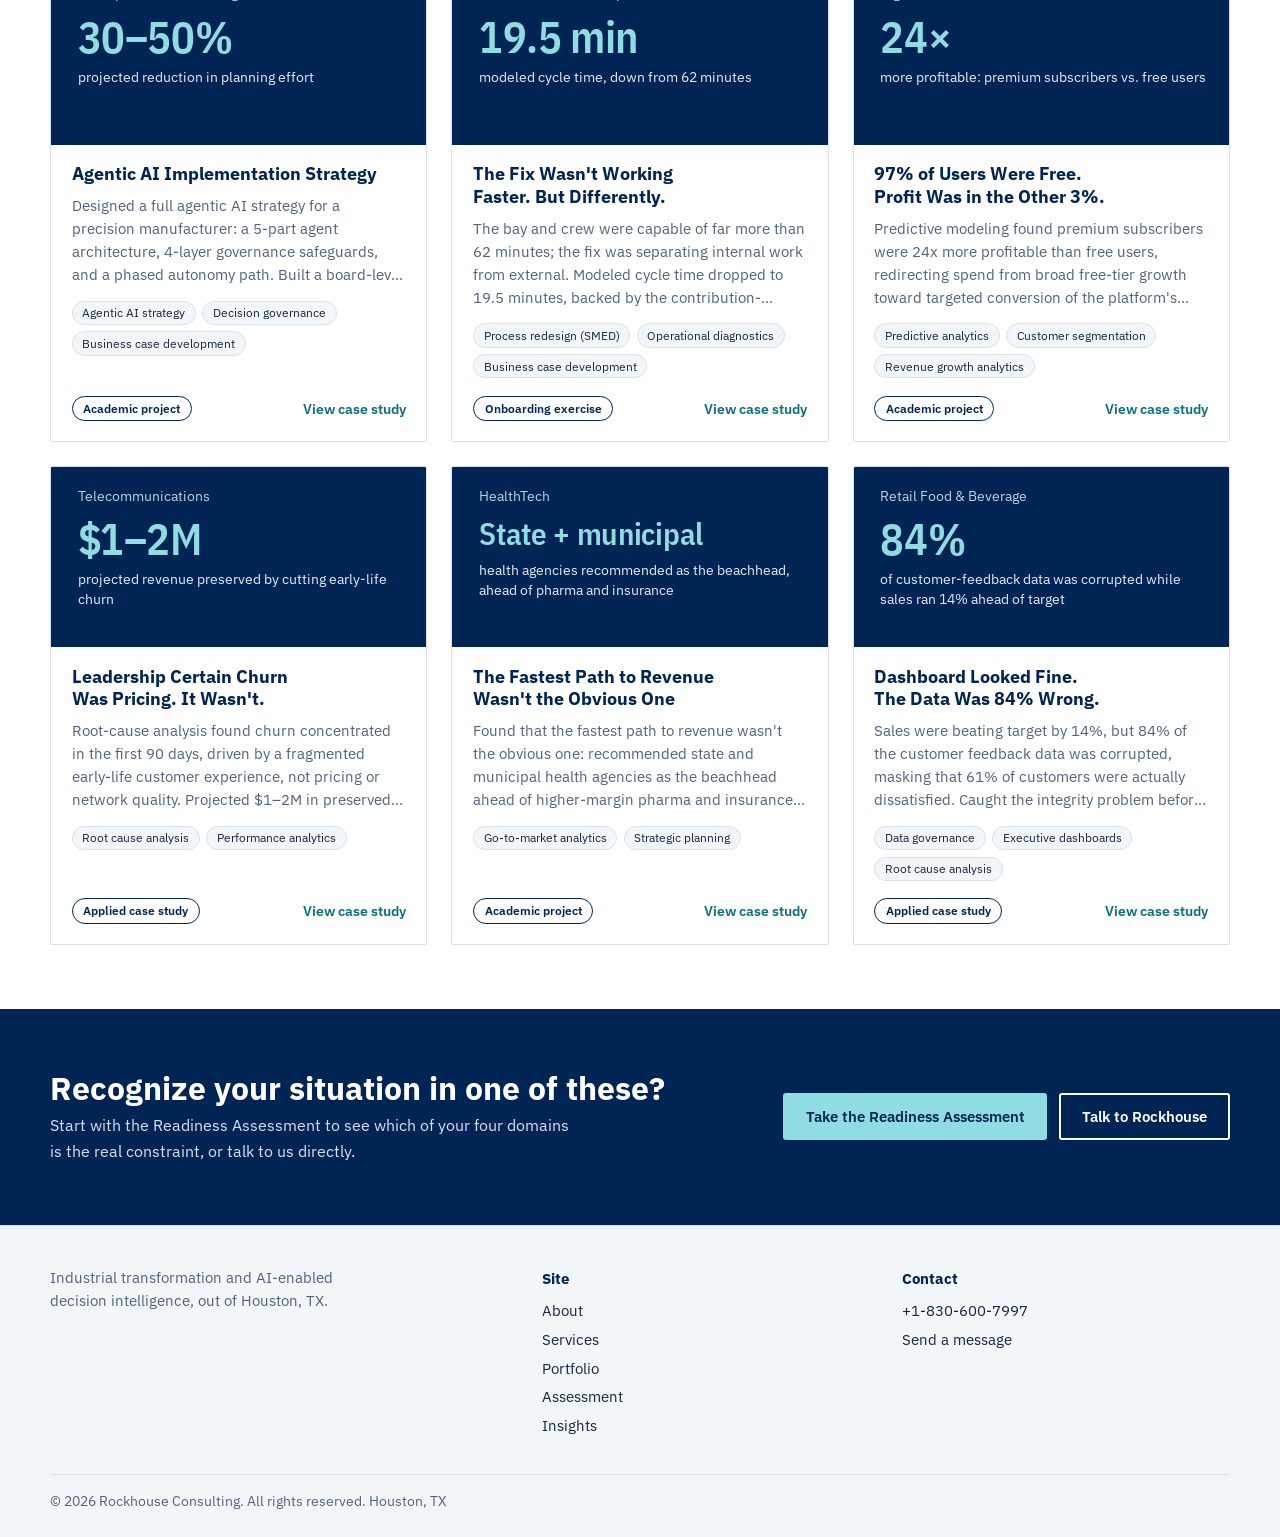
==== commit 45b05ff7: "GA4 update" ====
--- a/index.html
+++ b/index.html
@@ -14,6 +14,14 @@
   <link rel="preconnect" href="https://fonts.gstatic.com" crossorigin>
   <link href="https://fonts.googleapis.com/css2?family=IBM+Plex+Sans:wght@400;500;600&family=IBM+Plex+Sans+Condensed:wght@500;600&display=swap" rel="stylesheet">
   <link rel="stylesheet" href="css/styles.css">
+  <!-- Google Analytics 4 -->
+  <script async src="https://www.googletagmanager.com/gtag/js?id=G-BGRFW86SY9"></script>
+  <script>
+    window.dataLayer = window.dataLayer || [];
+    function gtag(){dataLayer.push(arguments);}
+    gtag('js', new Date());
+    gtag('config', 'G-BGRFW86SY9');
+  </script>
 </head>
 <body data-page="index">
   <a class="skip" href="#main">Skip to content</a>
@@ -54,8 +62,8 @@
     <section class="proof" aria-label="Rockhouse at a glance">
       <div class="wrap proof-grid">
         <div><strong>20+ yrs</strong><span>leading enterprise transformation across North America and East Africa</span></div>
-        <div><strong>$30M+</strong><span>in validated operational improvements across consulting engagements</span></div>
-        <div><strong>39-site</strong><span>network transformation delivered for a global manufacturing client</span></div>
+        <div><strong>$10M+</strong><span>in validated and identified operational improvements across consulting engagements</span></div>
+        <div><strong>39-site</strong><span>network transformation program supported for a global manufacturing client</span></div>
         <div><strong id="count">9</strong><span>engagements and case studies in this portfolio</span></div>
       </div>
     </section>
